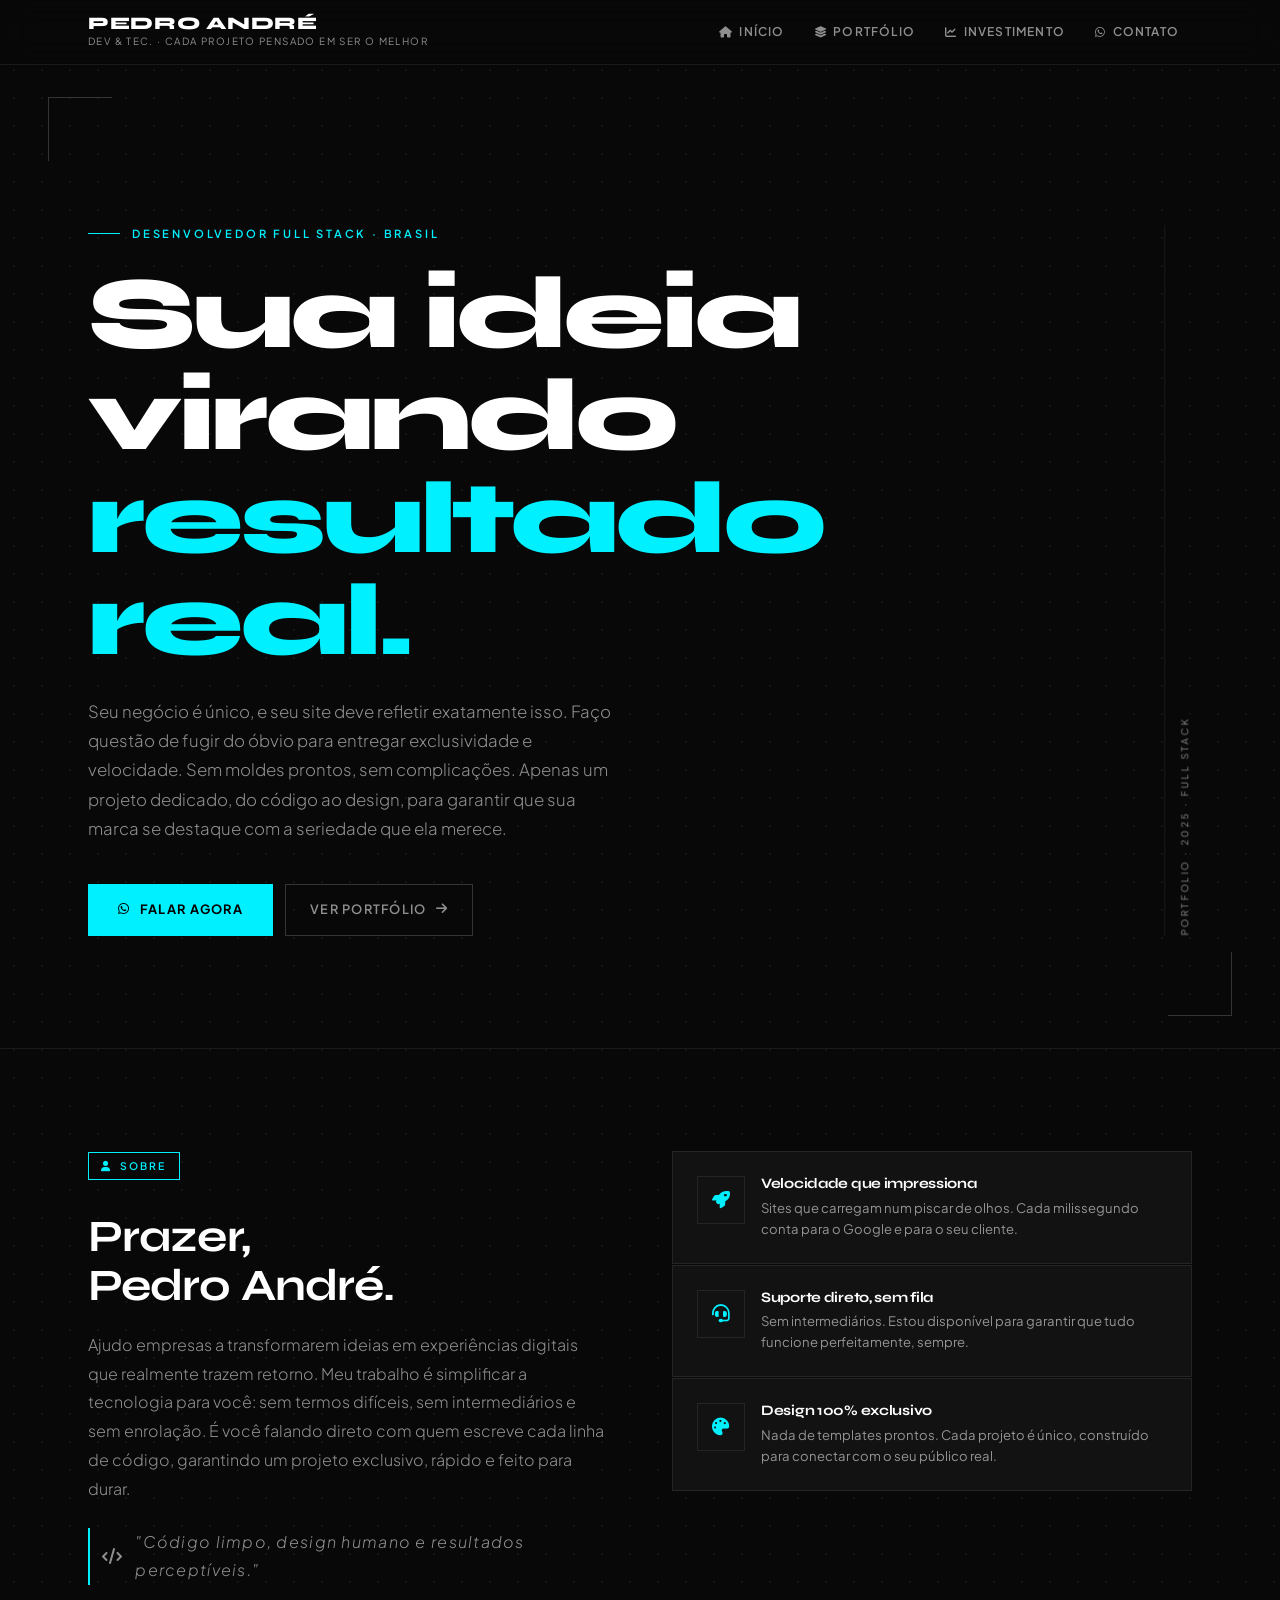
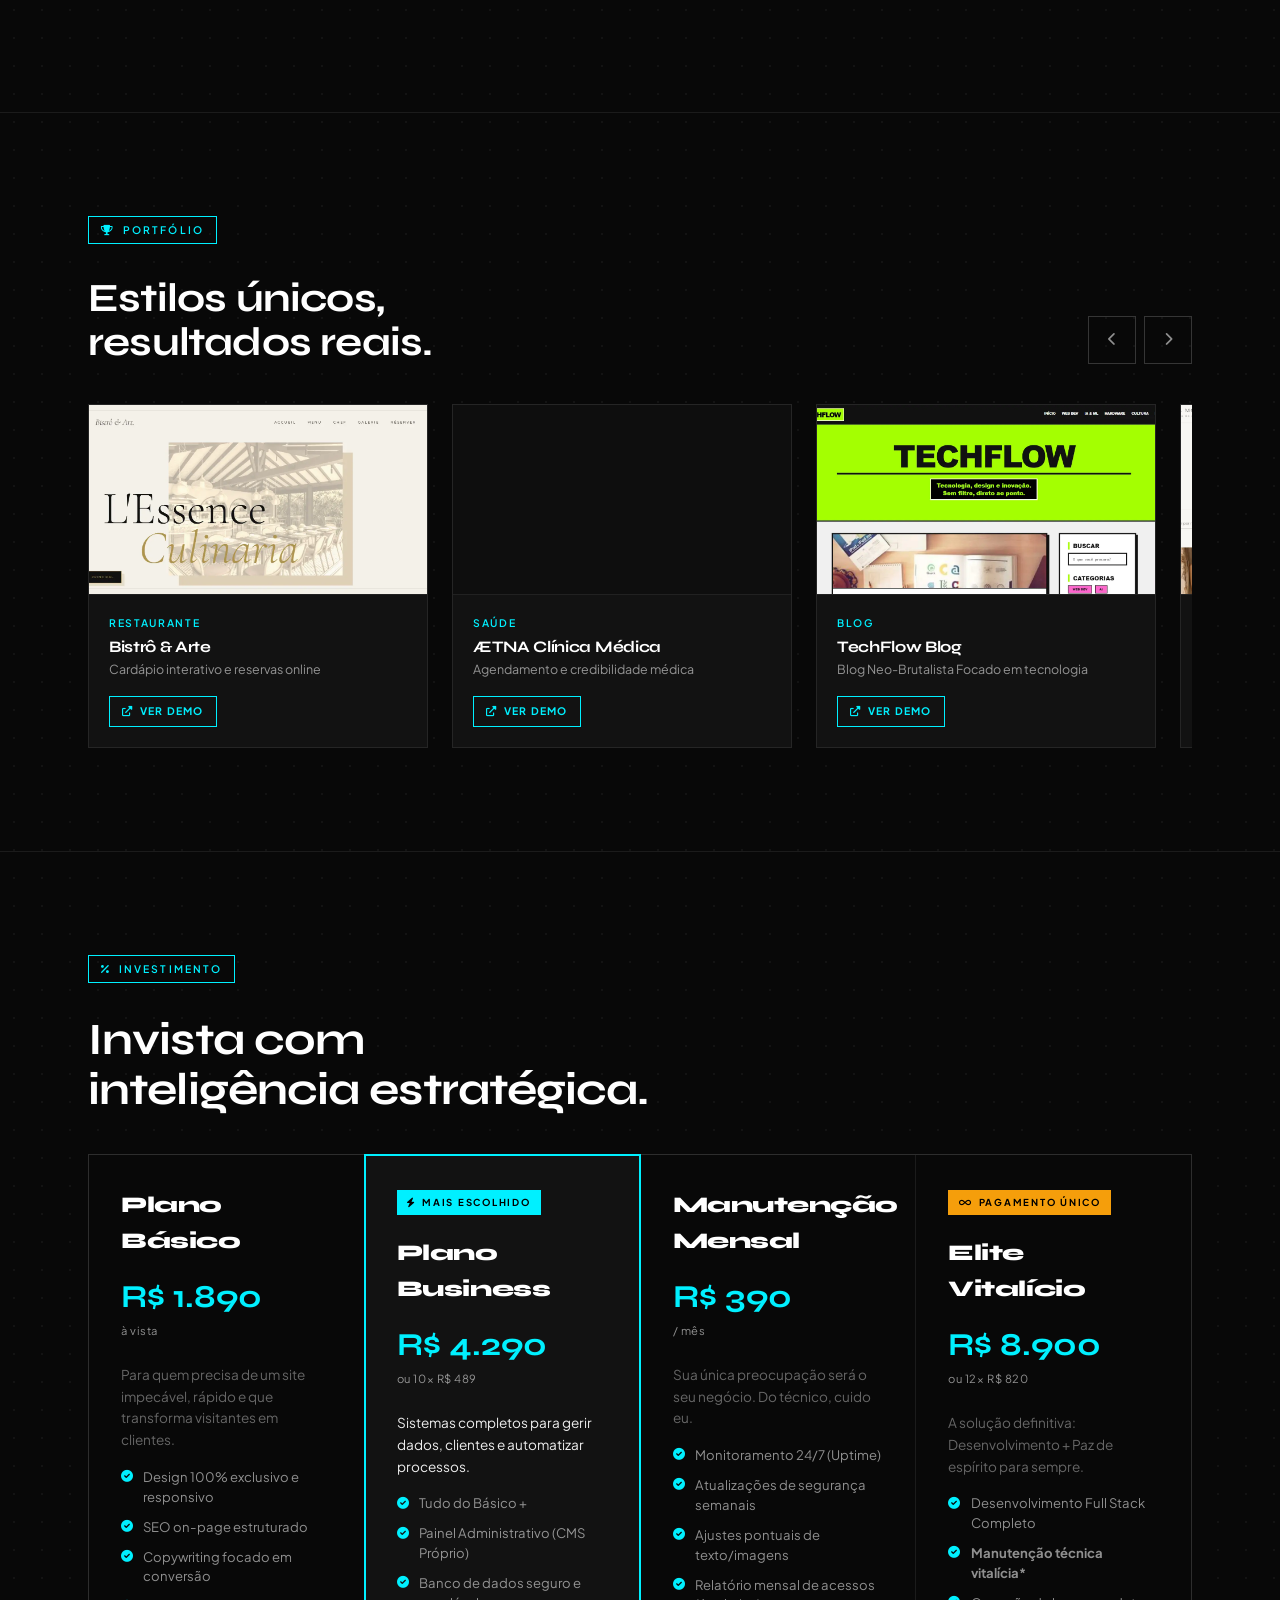
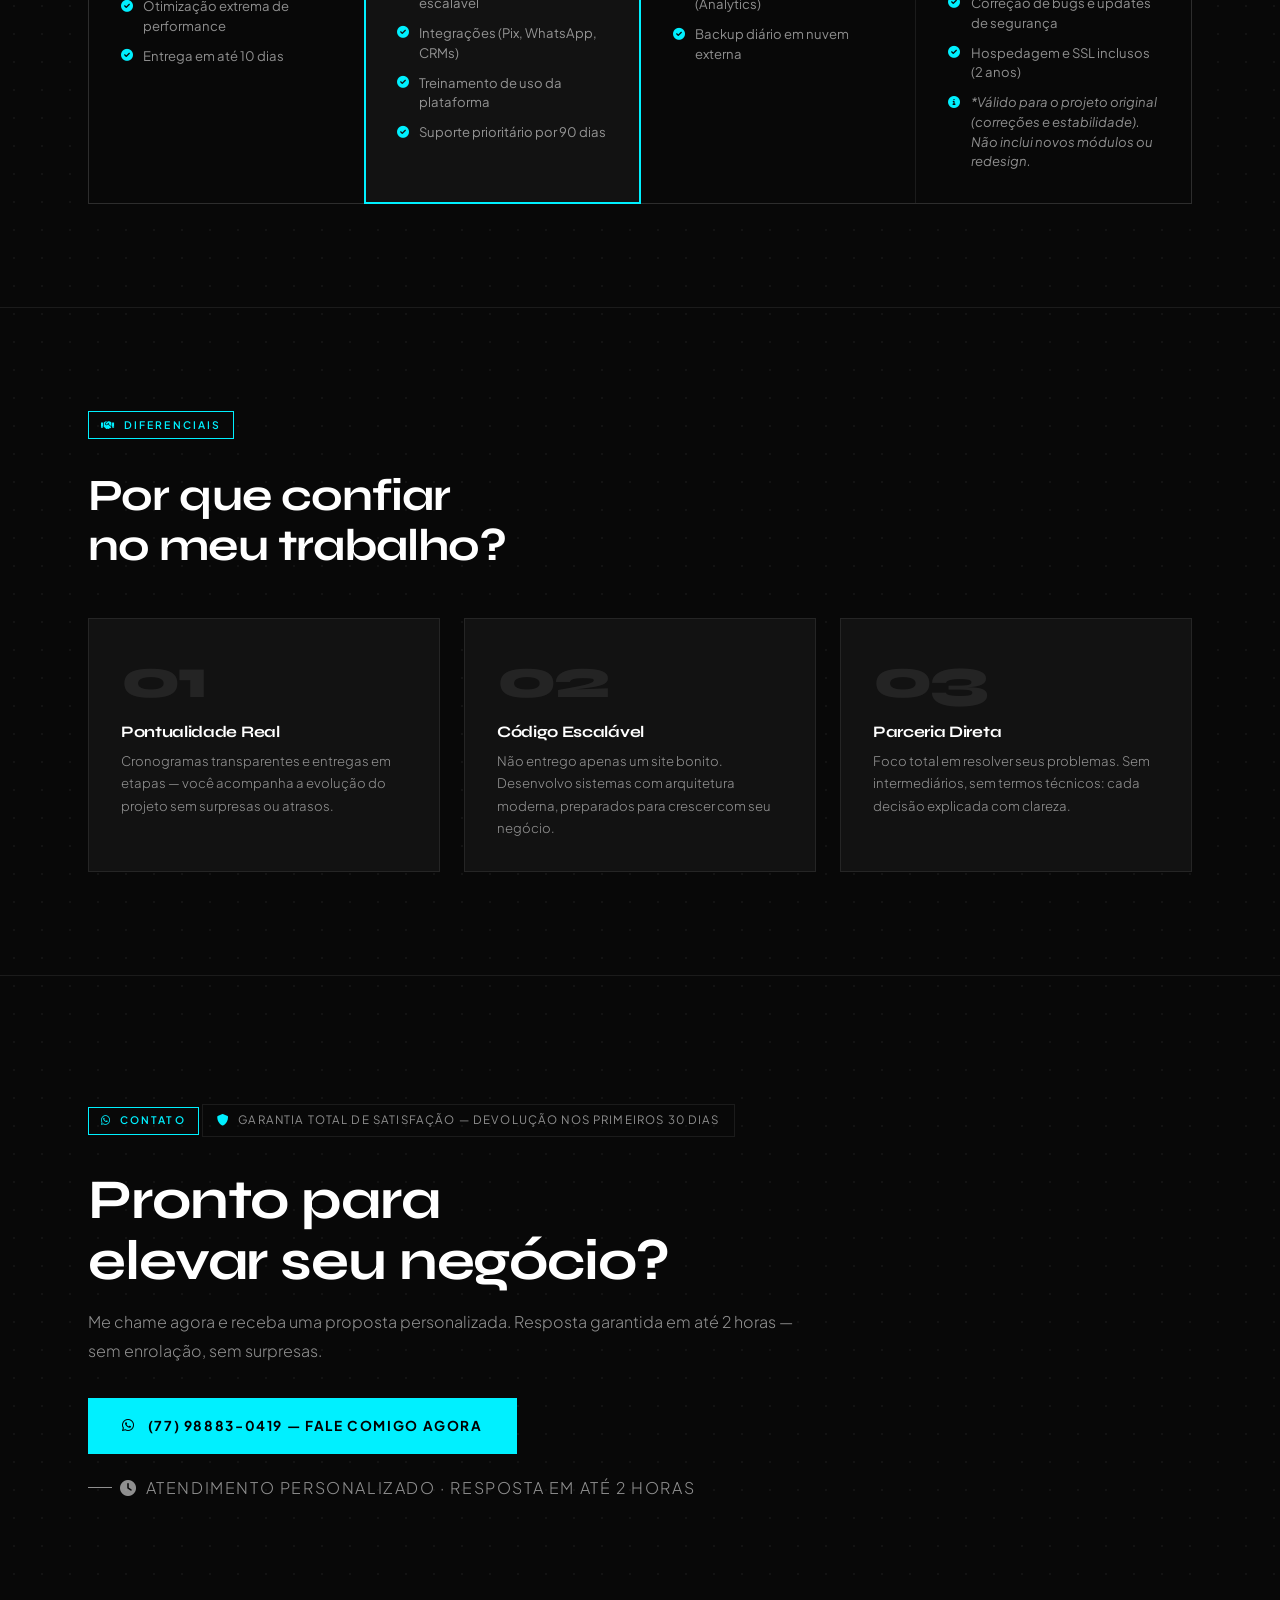
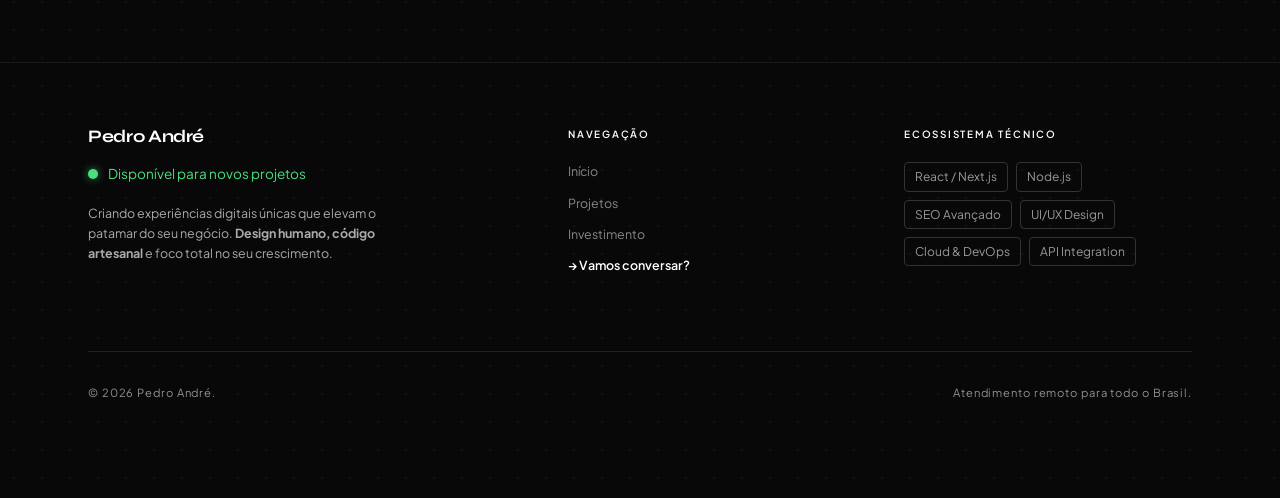
==== index.html @ 8797bb62 "Add files via upload" ====
<!DOCTYPE html>
<html lang="pt-br">
<head>
  <meta charset="UTF-8">
  <meta name="viewport" content="width=device-width, initial-scale=1.0, viewport-fit=cover">
  <meta name="description" content="Pedro André | Dev & Tec">
  <meta name="theme-color" content="#080808">
  <meta property="og:title" content="Pedro André | Dev & Tec">
  <meta property="og:description" content="Performance extrema e design sob medida para destacar sua marca no digital.">
  <title>Pedro André | Dev & Tec</title>

  <!-- Preconnect para fontes -->
  <link rel="preconnect" href="https://fonts.googleapis.com">
  <link rel="preconnect" href="https://fonts.gstatic.com" crossorigin>
  <link href="https://fonts.googleapis.com/css2?family=Syne:wght@700;800&family=Plus+Jakarta+Sans:wght@300;400;500;600&display=swap" rel="stylesheet">
  <link rel="stylesheet" href="https://cdnjs.cloudflare.com/ajax/libs/font-awesome/6.0.0-beta3/css/all.min.css" media="print" onload="this.media='all'">

  <style>
    /* --- Variáveis --- */
    :root {
      --bg:        #080808;
      --bg-2:      #0e0e0e;
      --surface:   #121212;
      --border:    rgba(255,255,255,0.08);
      --border-hi: rgba(255,255,255,0.18);
      --text:      #FFFFFF;
      --text-dim:  rgba(255,255,255,0.55);
      --accent:    #00F0FF;
      --accent-dim:rgba(0,240,255,0.12);
      --accent-glow:rgba(0,240,255,0.25);
      --purple:    #8B5CF6;
      --font-head: 'Syne', sans-serif;
      --font-body: 'Plus Jakarta Sans', sans-serif;
      --ease:      cubic-bezier(0.16, 1, 0.3, 1);
    }

    /* --- Reset e Base --- */
    *, *::before, *::after { box-sizing: border-box; margin: 0; padding: 0; }

    html {
      scroll-behavior: smooth;
      -webkit-text-size-adjust: 100%;
    }

    body {
      font-family: var(--font-body);
      background: var(--bg);
      color: var(--text);
      line-height: 1.6;
      min-height: 100dvh;
      overflow-x: hidden;
      background-image:
        radial-gradient(circle, rgba(255,255,255,0.045) 1px, transparent 1px);
      background-size: 28px 28px;
    }

    img { display: block; max-width: 100%; height: auto; }
    a { color: inherit; text-decoration: none; }
    ul { list-style: none; }
    button { cursor: pointer; border: none; background: none; font-family: inherit; }

    /* --- Tipografia ---*/
    h1, h2, h3, h4 { font-family: var(--font-head); line-height: 1.1; letter-spacing: -0.02em; }

    /* --- Layout Helpers --- */
    .container {
      width: min(100%, 1200px);
      margin-inline: auto;
      padding-inline: clamp(1.25rem, 5vw, 3rem);
    }

    .section-label {
      display: inline-flex;
      align-items: center;
      gap: .5rem;
      font-size: .65rem;
      font-weight: 600;
      letter-spacing: .2em;
      text-transform: uppercase;
      color: var(--accent);
      border: 1px solid var(--accent);
      padding: .3rem .75rem;
      margin-bottom: 2rem;
    }

    /* --- Animações --- */
    @keyframes fadeUp {
      from { opacity: 0; transform: translateY(32px); }
      to   { opacity: 1; transform: translateY(0); }
    }
    @keyframes pulseGlow {
      0%, 100% { box-shadow: 0 0 0 0 var(--accent-glow); }
      50%       { box-shadow: 0 0 24px 6px var(--accent-glow); }
    }
    @keyframes scanline {
      0%   { transform: translateY(-100%); }
      100% { transform: translateY(100vh); }
    }

    .fade-up {
      opacity: 0;
      animation: fadeUp .9s var(--ease) forwards;
    }
    .fade-up:nth-child(2) { animation-delay: .12s; }
    .fade-up:nth-child(3) { animation-delay: .24s; }

    /* --- Cabeçalho --- */
    .header {
      position: sticky;
      top: 0;
      z-index: 100;
      padding-top: env(safe-area-inset-top);
      background: rgba(8,8,8,0.88);
      backdrop-filter: blur(16px);
      -webkit-backdrop-filter: blur(16px);
      border-bottom: 1px solid var(--border);
    }

    .header-inner {
      display: flex;
      align-items: center;
      justify-content: space-between;
      height: 64px;
      gap: 1rem;
    }

    .logo h1 {
      font-size: clamp(.95rem, 2vw, 1.1rem);
      font-weight: 800;
      letter-spacing: .04em;
      text-transform: uppercase;
      color: var(--text);
    }
    .logo p {
      font-size: .62rem;
      color: var(--text-dim);
      letter-spacing: .14em;
      text-transform: uppercase;
    }

    /* --- Nav --- */
    .nav-links {
      display: flex;
      gap: .25rem;
      align-items: center;
    }
    .nav-links a {
      display: flex;
      align-items: center;
      gap: .4rem;
      font-size: .75rem;
      font-weight: 600;
      letter-spacing: .1em;
      text-transform: uppercase;
      color: var(--text-dim);
      padding: .5rem .75rem;
      border: 1px solid transparent;
      transition: color .2s, border-color .2s;
    }
    .nav-links a:hover {
      color: var(--accent);
      border-color: var(--accent);
    }
    .nav-links a i { font-size: .7rem; }

    /* Ícone Menu */
    .menu-toggle { display: none; }
    .menu-icon {
      display: none;
      flex-direction: column;
      gap: 5px;
      cursor: pointer;
      padding: .5rem;
      min-height: 48px;
      min-width: 48px;
      align-items: center;
      justify-content: center;
      border: 1px solid var(--border);
      transition: border-color .2s;
    }
    .menu-icon:hover { border-color: var(--accent); }
    .menu-icon .bar {
      width: 22px; height: 1.5px;
      background: var(--text);
      transition: transform .3s var(--ease), opacity .2s;
    }
    .menu-icon .fa-times { display: none; }
    .menu-icon .fa-bars { color: var(--text); font-size: 1rem; }

    @media (max-width: 768px) {
    .nav-links {
    display: none; 
    flex-direction: column;
    position: fixed;
    top: 64px; /* Altura do seu header */
    left: 0;
    right: 0;
    bottom: 0;
    height: calc(100vh - 64px);
    background-color: #080808 !important; 
    z-index: 999;
    padding: 2rem;
    gap: 1rem;
    align-items: flex-start;
    border-top: 1px solid var(--border);
    overflow-y: auto;
  }
  .menu-toggle:checked ~ .nav-links {
    display: flex !important;
  }
  .nav-links a {
    font-size: 1.1rem;
    padding: 1rem;
    width: 100%;
    border-bottom: 1px solid var(--border);
    color: var(--text);
    background: transparent;
  }
  .menu-icon {
    display: flex;
    z-index: 1001;
  }
}
    /* --- Hero --- */
    .hero {
      padding: clamp(5rem, 14vw, 10rem) 0 clamp(4rem, 10vw, 7rem);
      position: relative;
      overflow: hidden;
    }

    .hero-grid {
      display: grid;
      grid-template-columns: 1fr auto;
      gap: 2rem;
      align-items: start;
    }

    .hero-vertical-label {
      writing-mode: vertical-rl;
      text-orientation: mixed;
      transform: rotate(180deg);
      font-size: .6rem;
      letter-spacing: .25em;
      text-transform: uppercase;
      color: var(--text-dim);
      border-right: 1px solid var(--border);
      padding-right: .75rem;
      align-self: stretch;
      display: flex;
      align-items: center;
    }

    .hero-eyebrow {
      font-size: clamp(.6rem, 1.5vw, .7rem);
      letter-spacing: .25em;
      text-transform: uppercase;
      color: var(--accent);
      font-weight: 600;
      margin-bottom: 1.25rem;
      display: flex;
      align-items: center;
      gap: .75rem;
    }
    .hero-eyebrow::before {
      content: '';
      display: block;
      width: 32px;
      height: 1px;
      background: var(--accent);
    }

    .hero h2 {
      font-size: clamp(2.8rem, 8vw, 6.5rem);
      font-weight: 800;
      line-height: 1.0;
      letter-spacing: -.04em;
      margin-bottom: 1.5rem;
    }
    .hero h2 em {
      font-style: normal;
      color: var(--accent);
      position: relative;
    }

    .hero-sub {
      font-size: clamp(.9rem, 2.2vw, 1.05rem);
      color: var(--text-dim);
      max-width: 540px;
      line-height: 1.75;
      margin-bottom: 2.5rem;
      font-weight: 300;
    }

    .hero-cta {
      display: flex;
      gap: .75rem;
      flex-wrap: wrap;
    }

    .btn-primary {
      display: inline-flex;
      align-items: center;
      gap: .6rem;
      background: var(--accent);
      color: #000;
      font-weight: 700;
      font-size: .8rem;
      letter-spacing: .1em;
      text-transform: uppercase;
      padding: 0 1.75rem;
      height: 52px;
      border: 2px solid var(--accent);
      outline-offset: 4px;
      position: relative;
      overflow: hidden;
      transition: background .2s, color .2s, transform .15s;
    }
    .btn-primary::after {
      content: '';
      position: absolute;
      inset: 0;
      background: #000;
      transform: translateX(-101%);
      transition: transform .3s var(--ease);
    }
    .btn-primary:hover { color: var(--accent); }
    .btn-primary:hover::after { transform: translateX(0); }
    .btn-primary span { position: relative; z-index: 1; }
    .btn-primary i { position: relative; z-index: 1; }
    .btn-primary:active { transform: scale(.97); }

    .btn-ghost {
      display: inline-flex;
      align-items: center;
      gap: .6rem;
      border: 1px solid var(--border-hi);
      color: var(--text-dim);
      font-size: .8rem;
      font-weight: 600;
      letter-spacing: .1em;
      text-transform: uppercase;
      padding: 0 1.5rem;
      height: 52px;
      transition: border-color .2s, color .2s;
    }
    .btn-ghost:hover { border-color: var(--accent); color: var(--accent); }

    .hero-corner {
      position: absolute;
      width: 64px; height: 64px;
      border-color: var(--border-hi);
      border-style: solid;
      pointer-events: none;
    }
    .hero-corner--tl { top: 2rem; left: clamp(1.25rem, 5vw, 3rem); border-width: 1px 0 0 1px; }
    .hero-corner--br { bottom: 2rem; right: clamp(1.25rem, 5vw, 3rem); border-width: 0 1px 1px 0; }

    /* --- Sobre --- */
    .about-section {
      padding: clamp(4rem, 8vw, 7rem) 0;
      border-top: 1px solid var(--border);
    }

    .about-grid {
      display: grid;
      grid-template-columns: 1fr 1fr;
      gap: clamp(2rem, 5vw, 5rem);
      align-items: start;
    }

    .about-text h3 {
      font-size: clamp(1.75rem, 4vw, 2.8rem);
      margin-bottom: 1.25rem;
    }

    .about-text p {
      font-size: clamp(.88rem, 1.8vw, 1rem);
      color: var(--text-dim);
      line-height: 1.8;
      margin-bottom: 1.5rem;
      font-weight: 300;
    }

    .signature {
      display: inline-flex;
      align-items: center;
      gap: .75rem;
      font-size: .75rem;
      letter-spacing: .08em;
      color: var(--accent);
      border-left: 2px solid var(--accent);
      padding-left: .75rem;
      font-style: italic;
    }

    .differentials {
      display: flex;
      flex-direction: column;
      gap: 1px;
    }

    .diff-card {
      display: grid;
      grid-template-columns: 48px 1fr;
      gap: 1rem;
      padding: 1.5rem;
      border: 1px solid var(--border);
      background: var(--surface);
      transition: border-color .2s, background .2s;
      position: relative;
    }
    .diff-card::before {
      content: '';
      position: absolute;
      left: -2px; top: -2px;
      width: 0; height: 0;
      background: var(--accent);
      transition: width .25s var(--ease), height .25s var(--ease);
    }
    .diff-card:hover { border-color: var(--accent); background: var(--accent-dim); }
    .diff-card:hover::before { width: 4px; height: 100%; }

    .diff-icon {
      width: 48px; height: 48px;
      display: flex;
      align-items: center;
      justify-content: center;
      border: 1px solid var(--border);
      font-size: 1.1rem;
      color: var(--accent);
      flex-shrink: 0;
      transition: background .2s;
    }
    .diff-card:hover .diff-icon { background: var(--accent); color: #000; }

    .diff-card h4 {
      font-size: .9rem;
      font-weight: 700;
      margin-bottom: .3rem;
      font-family: var(--font-head);
    }
    .diff-card p { font-size: .82rem; color: var(--text-dim); line-height: 1.6; }

    @media (max-width: 768px) {
      .about-grid { grid-template-columns: 1fr; }
    }

    /* --- Carrosel de exemplos --- */
    .carousel-section {
      padding: clamp(4rem, 8vw, 7rem) 0;
      border-top: 1px solid var(--border);
    }

    .section-header {
      display: flex;
      align-items: flex-end;
      justify-content: space-between;
      margin-bottom: 2.5rem;
      gap: 1rem;
      flex-wrap: wrap;
    }

    .section-header h2 {
      font-size: clamp(1.5rem, 4vw, 2.5rem);
    }

    .carousel-nav {
      display: flex;
      gap: .5rem;
    }

    .carousel-btn {
      width: 48px; height: 48px;
      border: 1px solid var(--border-hi);
      display: flex;
      align-items: center;
      justify-content: center;
      color: var(--text-dim);
      font-size: .85rem;
      transition: border-color .2s, color .2s, background .2s;
      min-height: 48px;
    }
    .carousel-btn:hover {
      border-color: var(--accent);
      color: #000;
      background: var(--accent);
    }

    .carousel-wrapper { overflow: hidden; }

    .carousel-track {
      display: flex;
      gap: 1.5rem;
      transition: transform .45s cubic-bezier(0.16, 1, 0.3, 1);
      will-change: transform;
    }

    .carousel-card {
      flex: 0 0 clamp(240px, 32vw, 340px);
      border: 1px solid var(--border);
      background: var(--surface);
      cursor: pointer;
      position: relative;
      overflow: hidden;
      transition: border-color .2s, transform .2s var(--ease);
    }
    .carousel-card::after {
      content: '';
      position: absolute;
      inset: 0;
      background: linear-gradient(135deg, transparent 60%, var(--accent-dim));
      opacity: 0;
      transition: opacity .3s;
    }
    .carousel-card:hover { border-color: var(--accent); transform: translateY(-4px); }
    .carousel-card:hover::after { opacity: 1; }

    .card-thumb {
      aspect-ratio: 16/9;
      overflow: hidden;
      background: var(--bg-2);
      border-bottom: 1px solid var(--border);
    }
    .card-thumb img {
      width: 100%;
      height: 100%;
      object-fit: cover;
      transition: transform .5s var(--ease);
    }
    .carousel-card:hover .card-thumb img { transform: scale(1.04); }

    .card-body {
      padding: 1.25rem;
    }
    .card-body h3 {
      font-size: 1rem;
      margin-bottom: .25rem;
    }
    .card-domain {
      font-size: .65rem;
      letter-spacing: .16em;
      text-transform: uppercase;
      color: var(--accent);
      font-weight: 600;
      margin-bottom: .4rem;
    }
    .card-desc {
      font-size: .78rem;
      color: var(--text-dim);
    }
    .demo-tag {
      display: inline-flex;
      align-items: center;
      gap: .4rem;
      font-size: .65rem;
      letter-spacing: .12em;
      text-transform: uppercase;
      font-weight: 700;
      color: var(--accent);
      margin-top: 1rem;
      padding: .4rem .75rem;
      border: 1px solid var(--accent);
      transition: background .2s, color .2s;
    }
    .carousel-card:hover .demo-tag {
      background: var(--accent);
      color: #000;
    }

    /* --- Preços --- */
    .pricing {
      padding: clamp(4rem, 8vw, 7rem) 0;
      border-top: 1px solid var(--border);
    }

    .pricing-grid {
      display: grid;
      grid-template-columns: repeat(auto-fit, minmax(260px, 1fr));
      gap: 1px;
      border: 1px solid var(--border);
      background: var(--border);
    }

    .plan-card {
      background: var(--bg);
      padding: 2rem;
      position: relative;
      transition: background .2s;
    }
    .plan-card:hover { background: var(--surface); }

    .plan-card.popular {
      background: var(--surface);
      outline: 2px solid var(--accent);
      outline-offset: -1px;
      z-index: 1;
    }

    .badge {
      display: inline-flex;
      align-items: center;
      gap: .4rem;
      font-size: .6rem;
      letter-spacing: .18em;
      text-transform: uppercase;
      font-weight: 700;
      background: var(--accent);
      color: #000;
      padding: .3rem .65rem;
      margin-bottom: 1.25rem;
    }
    .badge-amber {
      background: #f59e0b;
      color: #000;
    }

    .plan-name {
      font-family: var(--font-head);
      font-size: clamp(1.1rem, 2.5vw, 1.4rem);
      font-weight: 800;
      margin-bottom: .75rem;
      letter-spacing: -.02em;
    }

    .plan-price {
      font-size: clamp(1.5rem, 3.5vw, 2rem);
      font-family: var(--font-head);
      font-weight: 700;
      color: var(--accent);
      margin-bottom: 1.5rem;
    }
    .plan-price small {
      font-size: .7rem;
      color: var(--text-dim);
      font-family: var(--font-body);
      font-weight: 400;
      display: block;
      letter-spacing: .05em;
    }

    .feature-list { display: flex; flex-direction: column; gap: .65rem; }
    .feature-list li {
      display: flex;
      align-items: flex-start;
      gap: .65rem;
      font-size: .82rem;
      color: var(--text-dim);
      line-height: 1.5;
    }
    .feature-list li i {
      color: var(--accent);
      font-size: .75rem;
      margin-top: .2rem;
      flex-shrink: 0;
    }

    /* --- Confiança --- */
    .trust-section {
      padding: clamp(4rem, 8vw, 7rem) 0;
      border-top: 1px solid var(--border);
    }

    .trust-grid {
      display: grid;
      grid-template-columns: repeat(auto-fit, minmax(260px, 1fr));
      gap: 1.5rem;
      margin-top: 3rem;
    }

    .trust-card {
      padding: 2rem;
      border: 1px solid var(--border);
      background: var(--surface);
      position: relative;
      overflow: hidden;
      transition: border-color .2s;
    }
    .trust-card:hover { border-color: var(--accent); }

    .trust-number {
      font-family: var(--font-head);
      font-size: 3.5rem;
      font-weight: 800;
      color: var(--border);
      line-height: 1;
      margin-bottom: 1rem;
      letter-spacing: -.05em;
      transition: color .2s;
    }
    .trust-card:hover .trust-number { color: var(--accent); }

    .trust-card h4 {
      font-size: 1rem;
      margin-bottom: .6rem;
    }
    .trust-card p {
      font-size: .82rem;
      color: var(--text-dim);
      line-height: 1.7;
      font-weight: 300;
    }

    /* --- Contato --- */
    .contact-section {
      padding: clamp(5rem, 10vw, 9rem) 0;
      border-top: 1px solid var(--border);
      padding-bottom: calc(clamp(5rem, 10vw, 9rem) + env(safe-area-inset-bottom));
    }

    .contact-inner {
      max-width: 720px;
    }

    .contact-inner h2 {
      font-size: clamp(2rem, 5vw, 3.5rem);
      margin-bottom: 1rem;
    }

    .contact-inner p {
      font-size: clamp(.88rem, 2vw, 1rem);
      color: var(--text-dim);
      margin-bottom: 2rem;
      font-weight: 300;
      line-height: 1.8;
    }

    .whatsapp-cta {
      display: inline-flex;
      align-items: center;
      gap: .75rem;
      background: var(--accent);
      color: #000;
      font-weight: 700;
      font-size: .85rem;
      letter-spacing: .12em;
      text-transform: uppercase;
      padding: 0 2rem;
      height: 56px;
      border: 2px solid var(--accent);
      position: relative;
      overflow: hidden;
      transition: color .25s;
      animation: pulseGlow 3s ease-in-out infinite;
    }
    .whatsapp-cta::after {
      content: '';
      position: absolute;
      inset: 0;
      background: #000;
      transform: translateX(-101%);
      transition: transform .3s var(--ease);
    }
    .whatsapp-cta:hover { color: var(--accent); animation: none; }
    .whatsapp-cta:hover::after { transform: translateX(0); }
    .whatsapp-cta span, .whatsapp-cta i { position: relative; z-index: 1; }

    .contact-meta {
      margin-top: 1.25rem;
      font-size: .72rem;
      color: var(--text-dim);
      letter-spacing: .1em;
      text-transform: uppercase;
      display: flex;
      align-items: center;
      gap: .5rem;
    }
    .contact-meta::before {
      content: '';
      display: block;
      width: 24px; height: 1px;
      background: var(--text-dim);
    }

    .guarantee-tag {
      display: inline-flex;
      align-items: center;
      gap: .5rem;
      font-size: .72rem;
      letter-spacing: .1em;
      text-transform: uppercase;
      color: var(--text-dim);
      border: 1px solid var(--border);
      padding: .4rem .9rem;
      margin-bottom: 2rem;
    }
    .guarantee-tag i { color: var(--accent); }

    /* --- Rodapé --- */
    footer {
      border-top: 1px solid var(--border);
      padding: clamp(2.5rem, 5vw, 4rem) 0;
      padding-bottom: calc(clamp(2.5rem, 5vw, 4rem) + env(safe-area-inset-bottom));
    }

    .footer-grid {
      display: grid;
      grid-template-columns: 1fr auto;
      gap: 2rem;
      align-items: start;
      margin-bottom: 2.5rem;
    }

    .footer-brand h3 {
      font-size: 1.1rem;
      margin-bottom: .4rem;
    }
    .footer-brand p {
      font-size: .78rem;
      color: var(--text-dim);
      max-width: 320px;
      line-height: 1.6;
    }

    .footer-links-grid {
      display: flex;
      gap: 3rem;
    }
    .footer-links-col p {
      font-size: .62rem;
      letter-spacing: .18em;
      text-transform: uppercase;
      color: var(--text-dim);
      font-weight: 600;
      margin-bottom: .75rem;
    }
    .footer-links-col a {
      display: block;
      font-size: .78rem;
      color: var(--text-dim);
      margin-bottom: .4rem;
      transition: color .15s;
    }
    .footer-links-col a:hover { color: var(--accent); }

    .footer-bottom {
      border-top: 1px solid var(--border);
      padding-top: 1.5rem;
      display: flex;
      align-items: center;
      justify-content: space-between;
      gap: 1rem;
      flex-wrap: wrap;
    }
    .footer-bottom p {
      font-size: .7rem;
      color: var(--text-dim);
      letter-spacing: .08em;
    }
    .footer-accent-line {
      width: 40px; height: 1px;
      background: var(--accent);
    }

    @media (max-width: 640px) {
      .footer-grid { grid-template-columns: 1fr; }
      .hero-grid { grid-template-columns: 1fr; }
      .hero-vertical-label { display: none; }
    }

    /* --- Scrollbar --- */
    ::-webkit-scrollbar { width: 4px; }
    ::-webkit-scrollbar-track { background: var(--bg); }
    ::-webkit-scrollbar-thumb { background: var(--border-hi); }
    ::-webkit-scrollbar-thumb:hover { background: var(--accent); }

    /* --- Seleção --- */
    ::selection { background: var(--accent); color: #000; }
  </style>
</head>
<body>
<!-- Cabeçalho -->
<header class="header">
  <div class="container header-inner">
    <div class="logo">
      <h1>Pedro André</h1>
      <p>Dev &amp; Tec. · Cada projeto pensado em ser o melhor</p>
    </div>
    <input type="checkbox" id="menu-toggle" class="menu-toggle" aria-label="Abrir menu">
    <label for="menu-toggle" class="menu-icon" aria-label="Menu de navegação">
      <i class="fas fa-bars" aria-hidden="true"></i>
      <i class="fas fa-times" aria-hidden="true"></i>
    </label>
    <ul class="nav-links" role="navigation" aria-label="Navegação principal">
      <li><a href="#inicio"><i class="fas fa-home" aria-hidden="true"></i> Início</a></li>
      <li><a href="#exemplos"><i class="fas fa-layer-group" aria-hidden="true"></i> Portfólio</a></li>
      <li><a href="#planos"><i class="fas fa-chart-line" aria-hidden="true"></i> Investimento</a></li>
      <li><a href="#contato"><i class="fab fa-whatsapp" aria-hidden="true"></i> Contato</a></li>
    </ul>
  </div>
</header>
<main>
  <!-- Hero -->
  <section id="inicio" class="hero" aria-labelledby="hero-heading">
    <div class="container">
      <div class="hero-grid">
        <div>
          <p class="hero-eyebrow fade-up">Desenvolvedor Full Stack · Brasil</p>
          <h2 id="hero-heading" class="fade-up">
            Sua ideia<br>
            virando<br>
            <em>resultado real.</em>
          </h2>
          <p class="hero-sub fade-up">Seu negócio é único, e seu site deve refletir exatamente isso.
          Faço questão de fugir do óbvio para entregar exclusividade e velocidade. Sem moldes prontos, sem complicações. Apenas um projeto dedicado, do código ao design, para garantir que sua marca se destaque com a seriedade que ela merece.</p>
          <div class="hero-cta fade-up">
            <a href="#contato" class="btn-primary">
              <i class="fab fa-whatsapp" aria-hidden="true"></i>
              <span>Falar agora</span>
            </a>
            <a href="#exemplos" class="btn-ghost">
              <span>Ver portfólio</span>
              <i class="fas fa-arrow-right" aria-hidden="true"></i>
            </a>
          </div>
        </div>
        <div class="hero-vertical-label" aria-hidden="true">
          Portfolio · 2025 · Full Stack
        </div>
      </div>
    </div>
    <div class="hero-corner hero-corner--tl" aria-hidden="true"></div>
    <div class="hero-corner hero-corner--br" aria-hidden="true"></div>
  </section>
  <!-- Sobre -->
  <section class="about-section" aria-labelledby="about-heading">
    <div class="container about-grid">
      <div class="about-text fade-up">
        <span class="section-label" aria-hidden="true"><i class="fas fa-user" aria-hidden="true"></i> Sobre</span>
        <h3 id="about-heading">Prazer,<br>Pedro André.</h3>
        <p>Ajudo empresas a transformarem ideias em experiências digitais que realmente trazem retorno. Meu trabalho é simplificar a tecnologia para você: sem termos difíceis, sem intermediários e sem enrolação. É você falando direto com quem escreve cada linha de código, garantindo um projeto exclusivo, rápido e feito para durar.</p>
        <p class="signature"><i class="fas fa-code" aria-hidden="true"></i> "Código limpo, design humano e resultados perceptíveis."</p>
      </div>
      <div class="differentials" role="list">
        <article class="diff-card fade-up" role="listitem">
          <div class="diff-icon" aria-hidden="true"><i class="fas fa-rocket"></i></div>
          <div>
            <h4>Velocidade que impressiona</h4>
            <p>Sites que carregam num piscar de olhos. Cada milissegundo conta para o Google e para o seu cliente.</p>
          </div>
        </article>
        <article class="diff-card fade-up" role="listitem">
          <div class="diff-icon" aria-hidden="true"><i class="fas fa-headset"></i></div>
          <div>
            <h4>Suporte direto, sem fila</h4>
            <p>Sem intermediários. Estou disponível para garantir que tudo funcione perfeitamente, sempre.</p>
          </div>
        </article>
        <article class="diff-card fade-up" role="listitem">
          <div class="diff-icon" aria-hidden="true"><i class="fas fa-palette"></i></div>
          <div>
            <h4>Design 100% exclusivo</h4>
            <p>Nada de templates prontos. Cada projeto é único, construído para conectar com o seu público real.</p>
          </div>
        </article>
      </div>
    </div>
  </section>
  <!-- Carrossel de Exemplos -->
  <section id="exemplos" class="carousel-section" aria-labelledby="portfolio-heading">
    <div class="container">
      <div class="section-header">
        <div>
          <span class="section-label"><i class="fas fa-trophy" aria-hidden="true"></i> Portfólio</span>
          <h2 id="portfolio-heading">Estilos únicos,<br>resultados reais.</h2>
        </div>
        <div class="carousel-nav" role="group" aria-label="Controles do carrossel">
          <button class="carousel-btn" id="prevBtn" aria-label="Projeto anterior">
            <i class="fas fa-chevron-left" aria-hidden="true"></i>
          </button>
          <button class="carousel-btn" id="nextBtn" aria-label="Próximo projeto">
            <i class="fas fa-chevron-right" aria-hidden="true"></i>
          </button>
        </div>
      </div>
      <div class="carousel-wrapper">
        <div class="carousel-track" id="carouselTrack" role="list"></div>
      </div>
    </div>
  </section>
  <!-- Preços -->
  <section id="planos" class="pricing" aria-labelledby="pricing-heading">
    <div class="container">
      <span class="section-label"><i class="fas fa-percent" aria-hidden="true"></i> Investimento</span>
      <h2 id="pricing-heading" style="font-size: clamp(1.75rem, 4vw, 2.8rem); margin-bottom: 2.5rem;">Invista com<br>inteligência estratégica.</h2>
      
      <div class="pricing-grid" role="list">
        <article class="plan-card" role="listitem">
          <div class="plan-name">Plano Básico</div>
          <div class="plan-price">R$ 1.890 <small>à vista</small></div>
          <p style="font-size: 0.85rem; color: #666; margin-bottom: 1rem;">Para quem precisa de um site impecável, rápido e que transforma visitantes em clientes.</p>
          <ul class="feature-list" aria-label="Recursos do plano Front-end">
            <li><i class="fas fa-check-circle" aria-hidden="true"></i> Design 100% exclusivo e responsivo</li>
            <li><i class="fas fa-check-circle" aria-hidden="true"></i> SEO on-page estruturado</li>
            <li><i class="fas fa-check-circle" aria-hidden="true"></i> Copywriting focado em conversão</li>
            <li><i class="fas fa-check-circle" aria-hidden="true"></i> Otimização extrema de performance</li>
            <li><i class="fas fa-check-circle" aria-hidden="true"></i> Entrega em até 10 dias</li>
          </ul>
        </article>

        <article class="plan-card popular" role="listitem" aria-label="Plano mais escolhido">
          <div class="badge"><i class="fas fa-bolt" aria-hidden="true"></i> Mais Escolhido</div>
          <div class="plan-name">Plano Business</div>
          <div class="plan-price">R$ 4.290 <small>ou 10× R$ 489</small></div>
          <p style="font-size: 0.85rem; color: #eee; margin-bottom: 1rem;">Sistemas completos para gerir dados, clientes e automatizar processos.</p>
          <ul class="feature-list" aria-label="Recursos do plano Full Stack">
            <li><i class="fas fa-check-circle" aria-hidden="true"></i> Tudo do Básico +</li>
            <li><i class="fas fa-check-circle" aria-hidden="true"></i> Painel Administrativo (CMS Próprio)</li>
            <li><i class="fas fa-check-circle" aria-hidden="true"></i> Banco de dados seguro e escalável</li>
            <li><i class="fas fa-check-circle" aria-hidden="true"></i> Integrações (Pix, WhatsApp, CRMs)</li>
            <li><i class="fas fa-check-circle" aria-hidden="true"></i> Treinamento de uso da plataforma</li>
            <li><i class="fas fa-check-circle" aria-hidden="true"></i> Suporte prioritário por 90 dias</li>
          </ul>
        </article>

        <article class="plan-card" role="listitem">
          <div class="plan-name">Manutenção Mensal</div>
          <div class="plan-price">R$ 390 <small>/ mês</small></div>
          <p style="font-size: 0.85rem; color: #666; margin-bottom: 1rem;">Sua única preocupação será o seu negócio. Do técnico, cuido eu.</p>
          <ul class="feature-list" aria-label="Recursos do plano de Manutenção">
            <li><i class="fas fa-check-circle" aria-hidden="true"></i> Monitoramento 24/7 (Uptime)</li>
            <li><i class="fas fa-check-circle" aria-hidden="true"></i> Atualizações de segurança semanais</li>
            <li><i class="fas fa-check-circle" aria-hidden="true"></i> Ajustes pontuais de texto/imagens</li>
            <li><i class="fas fa-check-circle" aria-hidden="true"></i> Relatório mensal de acessos (Analytics)</li>
            <li><i class="fas fa-check-circle" aria-hidden="true"></i> Backup diário em nuvem externa</li>
          </ul>
        </article>

        <article class="plan-card" role="listitem">
          <div class="badge badge-amber"><i class="fas fa-infinity" aria-hidden="true"></i> Pagamento Único</div>
          <div class="plan-name">Elite Vitalício</div>
          <div class="plan-price">R$ 8.900 <small>ou 12× R$ 820</small></div>
          <p style="font-size: 0.85rem; color: #666; margin-bottom: 1rem;">A solução definitiva: Desenvolvimento + Paz de espírito para sempre.</p>
          <ul class="feature-list" aria-label="Recursos do plano Vitalício">
            <li><i class="fas fa-check-circle" aria-hidden="true"></i> Desenvolvimento Full Stack Completo</li>
            <li><i class="fas fa-check-circle" aria-hidden="true"></i> <strong>Manutenção técnica vitalícia*</strong></li>
            <li><i class="fas fa-check-circle" aria-hidden="true"></i> Correção de bugs e updates de segurança</li>
            <li><i class="fas fa-check-circle" aria-hidden="true"></i> Hospedagem e SSL inclusos (2 anos)</li>
            <li><i class="fas fa-info-circle" aria-hidden="true"></i> <em>*Válido para o projeto original (correções e estabilidade). Não inclui novos módulos ou redesign.</em></li>
          </ul>
        </article>
      </div>
    </div>
</section>
  <!-- Confiança -->
  <section class="trust-section" aria-labelledby="trust-heading">
    <div class="container">
      <span class="section-label"><i class="fas fa-handshake" aria-hidden="true"></i> Diferenciais</span>
      <h2 id="trust-heading" style="font-size: clamp(1.75rem, 4vw, 2.8rem);">Por que confiar<br>no meu trabalho?</h2>
      <div class="trust-grid" role="list">
        <article class="trust-card" role="listitem">
          <div class="trust-number" aria-hidden="true">01</div>
          <h4>Pontualidade Real</h4>
          <p>Cronogramas transparentes e entregas em etapas — você acompanha a evolução do projeto sem surpresas ou atrasos.</p>
        </article>
        <article class="trust-card" role="listitem">
          <div class="trust-number" aria-hidden="true">02</div>
          <h4>Código Escalável</h4>
          <p>Não entrego apenas um site bonito. Desenvolvo sistemas com arquitetura moderna, preparados para crescer com seu negócio.</p>
        </article>
        <article class="trust-card" role="listitem">
          <div class="trust-number" aria-hidden="true">03</div>
          <h4>Parceria Direta</h4>
          <p>Foco total em resolver seus problemas. Sem intermediários, sem termos técnicos: cada decisão explicada com clareza.</p>
        </article>
      </div>
    </div>
  </section>
  <!-- Contato -->
  <section id="contato" class="contact-section" aria-labelledby="contact-heading">
    <div class="container">
      <div class="contact-inner">
        <span class="section-label"><i class="fab fa-whatsapp" aria-hidden="true"></i> Contato</span>
        <div class="guarantee-tag">
          <i class="fas fa-shield-alt" aria-hidden="true"></i>
          Garantia total de satisfação — devolução nos primeiros 30 dias
        </div>
        <h2 id="contact-heading">Pronto para<br>elevar seu negócio?</h2>
        <p>Me chame agora e receba uma proposta personalizada. Resposta garantida em até 2 horas — sem enrolação, sem surpresas.</p>
        <a
          href="https://wa.me/5577988830419?text=Ol%C3%A1%20Pedro%2C%20vi%20seu%20portf%C3%B3lio%20e%20quero%20elevar%20meu%20projeto!"
          class="whatsapp-cta"
          target="_blank"
          rel="noopener noreferrer"
          aria-label="Entrar em contato via WhatsApp"
        >
          <i class="fab fa-whatsapp" aria-hidden="true"></i>
          <span>(77) 98883-0419 — Fale comigo agora</span>
        </a>
        <p class="contact-meta">
          <i class="fas fa-clock" aria-hidden="true"></i>
          Atendimento personalizado · Resposta em até 2 horas
        </p>
      </div>
    </div>
  </section>
</main>
<!-- Rodapé -->
<footer>
  <div class="container">
    <div class="footer-grid" style="display: grid; grid-template-columns: 1.5fr 1fr 1fr; gap: 3rem; align-items: start;">
      
      <div class="footer-brand">
        <h3 style="margin-bottom: 1rem; color: #fff;">Pedro André</h3>
        
        <div class="status-badge" style="font-size: 0.85rem; color: #4ade80; display: flex; align-items: center; gap: 0.6rem; margin-bottom: 1.2rem;">
          <span style="height: 10px; width: 10px; background: #4ade80; border-radius: 50%; display: inline-block; box-shadow: 0 0 8px rgba(74, 222, 128, 0.6);"></span>
          Disponível para novos projetos
        </div>
        
        <p style="line-height: 1.6; color: #aaa;">
          Criando experiências digitais únicas que elevam o patamar do seu negócio. 
          <strong>Design humano, código artesanal</strong> e foco total no seu crescimento.
        </p>
      </div>

      <div class="footer-links-col">
        <p style="font-weight: 600; color: #fff; margin-bottom: 1.2rem;">Navegação</p>
        <ul style="list-style: none; padding: 0;">
          <li style="margin-bottom: 0.7rem;"><a href="#inicio" style="color: #888; text-decoration: none;">Início</a></li>
          <li style="margin-bottom: 0.7rem;"><a href="#exemplos" style="color: #888; text-decoration: none;">Projetos</a></li>
          <li style="margin-bottom: 0.7rem;"><a href="#planos" style="color: #888; text-decoration: none;">Investimento</a></li>
          <li style="margin-bottom: 0.7rem;"><a href="#contato" style="color: #888; text-decoration: none; font-weight: 600; color: #fff;">→ Vamos conversar?</a></li>
        </ul>
      </div>

      <div class="footer-links-col">
        <p style="font-weight: 600; color: #fff; margin-bottom: 1.2rem;">Ecossistema Técnico</p>
        <div style="display: flex; flex-wrap: wrap; gap: 0.5rem;">
          <span style="font-size: 0.75rem; padding: 4px 10px; border: 1px solid #333; border-radius: 4px; color: #999;">React / Next.js</span>
          <span style="font-size: 0.75rem; padding: 4px 10px; border: 1px solid #333; border-radius: 4px; color: #999;">Node.js</span>
          <span style="font-size: 0.75rem; padding: 4px 10px; border: 1px solid #333; border-radius: 4px; color: #999;">SEO Avançado</span>
          <span style="font-size: 0.75rem; padding: 4px 10px; border: 1px solid #333; border-radius: 4px; color: #999;">UI/UX Design</span>
          <span style="font-size: 0.75rem; padding: 4px 10px; border: 1px solid #333; border-radius: 4px; color: #999;">Cloud & DevOps</span>
          <span style="font-size: 0.75rem; padding: 4px 10px; border: 1px solid #333; border-radius: 4px; color: #999;">API Integration</span>
        </div>
      </div>
    </div>

    <div class="footer-bottom" style="margin-top: 4rem; padding: 2rem 0; border-top: 1px solid #222; display: flex; justify-content: space-between; align-items: center; color: #666; font-size: 0.85rem;">
      <p>© 2026 Pedro André.</p>
      <p>Atendimento remoto para todo o Brasil.</p>
    </div>
  </div>
</footer>
<script>
  /* ─── Carrossel ─── */
  const projects = [
    { title: "Bistrô & Arte",     domain: "Restaurante", desc: "Cardápio interativo e reservas online",   thumb: "prints/bistro_print.webp",    url: "projetos/bistro.html" },
    { title: "ÆTNA Clínica Médica",   domain: "Saúde",       desc: "Agendamento e credibilidade médica",      thumb: "prints/medvida_print.webp",   url: "projetos/medvida.html" },
    { title: "TechFlow Blog",  domain: "Blog",        desc: "Blog Neo-Brutalista Focado em tecnologia",     thumb: "prints/techflow_print.webp",  url: "projetos/techflow.html" },
    { title: "Mia Moda",          domain: "E-commerce",  desc: "Vitrine digital e carrinho optimizado",   thumb: "prints/miamoda_print.webp",   url: "projetos/miamoda.html" },
    { title: "Arquivo Visual",    domain: "Fotografia",  desc: "Galeria responsiva de alto impacto",      thumb: "prints/arquivo_print.webp",   url: "projetos/arquivo.html" },
    { title: "Trip World",        domain: "Viagens",     desc: "Pacotes imersivos com experiência única", thumb: "prints/tripworld_print.webp", url: "projetos/tripworld.html" }
  ];

  const track = document.getElementById('carouselTrack');
  let currentIndex = 0;
  let cardElements = [];
  let slidesPerView = 3;

  function updateSlidesPerView() {
    if (window.innerWidth <= 640)  slidesPerView = 1.1;
    else if (window.innerWidth <= 1024) slidesPerView = 2.2;
    else slidesPerView = 3.2;
  }

  function getCardWidth() {
    if (!cardElements.length) return 280;
    const gap = parseFloat(getComputedStyle(track).gap) || 24;
    return cardElements[0].offsetWidth + gap;
  }

  function buildCarousel() {
    track.innerHTML = '';
    cardElements = [];
    projects.forEach(proj => {
      const card = document.createElement('article');
      card.className = 'carousel-card';
      card.setAttribute('role', 'listitem');
      card.setAttribute('tabindex', '0');
      card.setAttribute('aria-label', `${proj.title} — ${proj.domain}`);

      const thumb = document.createElement('div');
      thumb.className = 'card-thumb';
      const img = document.createElement('img');
      img.src = proj.thumb;
      img.alt = `Screenshot do projeto ${proj.title}`;
      img.loading = 'lazy';
      img.onerror = () => {
        img.src = `https://placehold.co/400x225/0e0e0e/00F0FF?text=${encodeURIComponent(proj.title)}`;
      };
      thumb.appendChild(img);

      const body = document.createElement('div');
      body.className = 'card-body';
      body.innerHTML = `
        <div class="card-domain">${proj.domain}</div>
        <h3>${proj.title}</h3>
        <p class="card-desc">${proj.desc}</p>
        <span class="demo-tag"><i class="fas fa-external-link-alt" aria-hidden="true"></i> Ver demo</span>
      `;

      card.appendChild(thumb);
      card.appendChild(body);

      const openProject = () => window.open(proj.url, '_blank', 'noopener,noreferrer');
      card.addEventListener('click', openProject);
      card.addEventListener('keydown', e => { if (e.key === 'Enter' || e.key === ' ') openProject(); });

      track.appendChild(card);
      cardElements.push(card);
    });
  }

  function updatePosition(animate = true) {
    if (!cardElements.length) return;
    const cw = getCardWidth();
    const maxIndex = Math.max(0, projects.length - Math.floor(slidesPerView));
    currentIndex = Math.max(0, Math.min(currentIndex, maxIndex));
    track.style.transition = animate ? 'transform .45s cubic-bezier(0.16,1,0.3,1)' : 'none';
    track.style.transform = `translateX(-${currentIndex * cw}px)`;
  }

  document.getElementById('nextBtn').addEventListener('click', () => {
    const max = Math.max(0, projects.length - Math.floor(slidesPerView));
    currentIndex = currentIndex < max ? currentIndex + 1 : 0;
    updatePosition(true);
  });

  document.getElementById('prevBtn').addEventListener('click', () => {
    const max = Math.max(0, projects.length - Math.floor(slidesPerView));
    currentIndex = currentIndex > 0 ? currentIndex - 1 : max;
    updatePosition(true);
  });

  window.addEventListener('resize', () => { updateSlidesPerView(); updatePosition(false); }, { passive: true });

  buildCarousel();
  updateSlidesPerView();
  requestAnimationFrame(() => updatePosition(false));

  const menuToggle = document.getElementById('menu-toggle');
  document.querySelectorAll('a[href^="#"]').forEach(a => {
    a.addEventListener('click', e => {
      const id = a.getAttribute('href');
      if (id && id !== '#') {
        e.preventDefault();
        const el = document.querySelector(id);
        if (el) el.scrollIntoView({ behavior: 'smooth' });
        if (menuToggle && menuToggle.checked) menuToggle.checked = false;
      }
    });
  });

  // Fecha o menu automaticamente ao redimensionar para desktop
  window.addEventListener('resize', () => {
    if (window.innerWidth > 768 && menuToggle && menuToggle.checked) {
      menuToggle.checked = false;
    }
  });

  const fadeEls = document.querySelectorAll('.fade-up');
  const io = new IntersectionObserver(entries => {
    entries.forEach(e => {
      if (e.isIntersecting) {
        e.target.style.animationPlayState = 'running';
        io.unobserve(e.target);
      }
    });
  }, { threshold: 0.1 });

  fadeEls.forEach(el => {
    el.style.animationPlayState = 'paused';
    io.observe(el);
  });
</script>
</body>
</html>
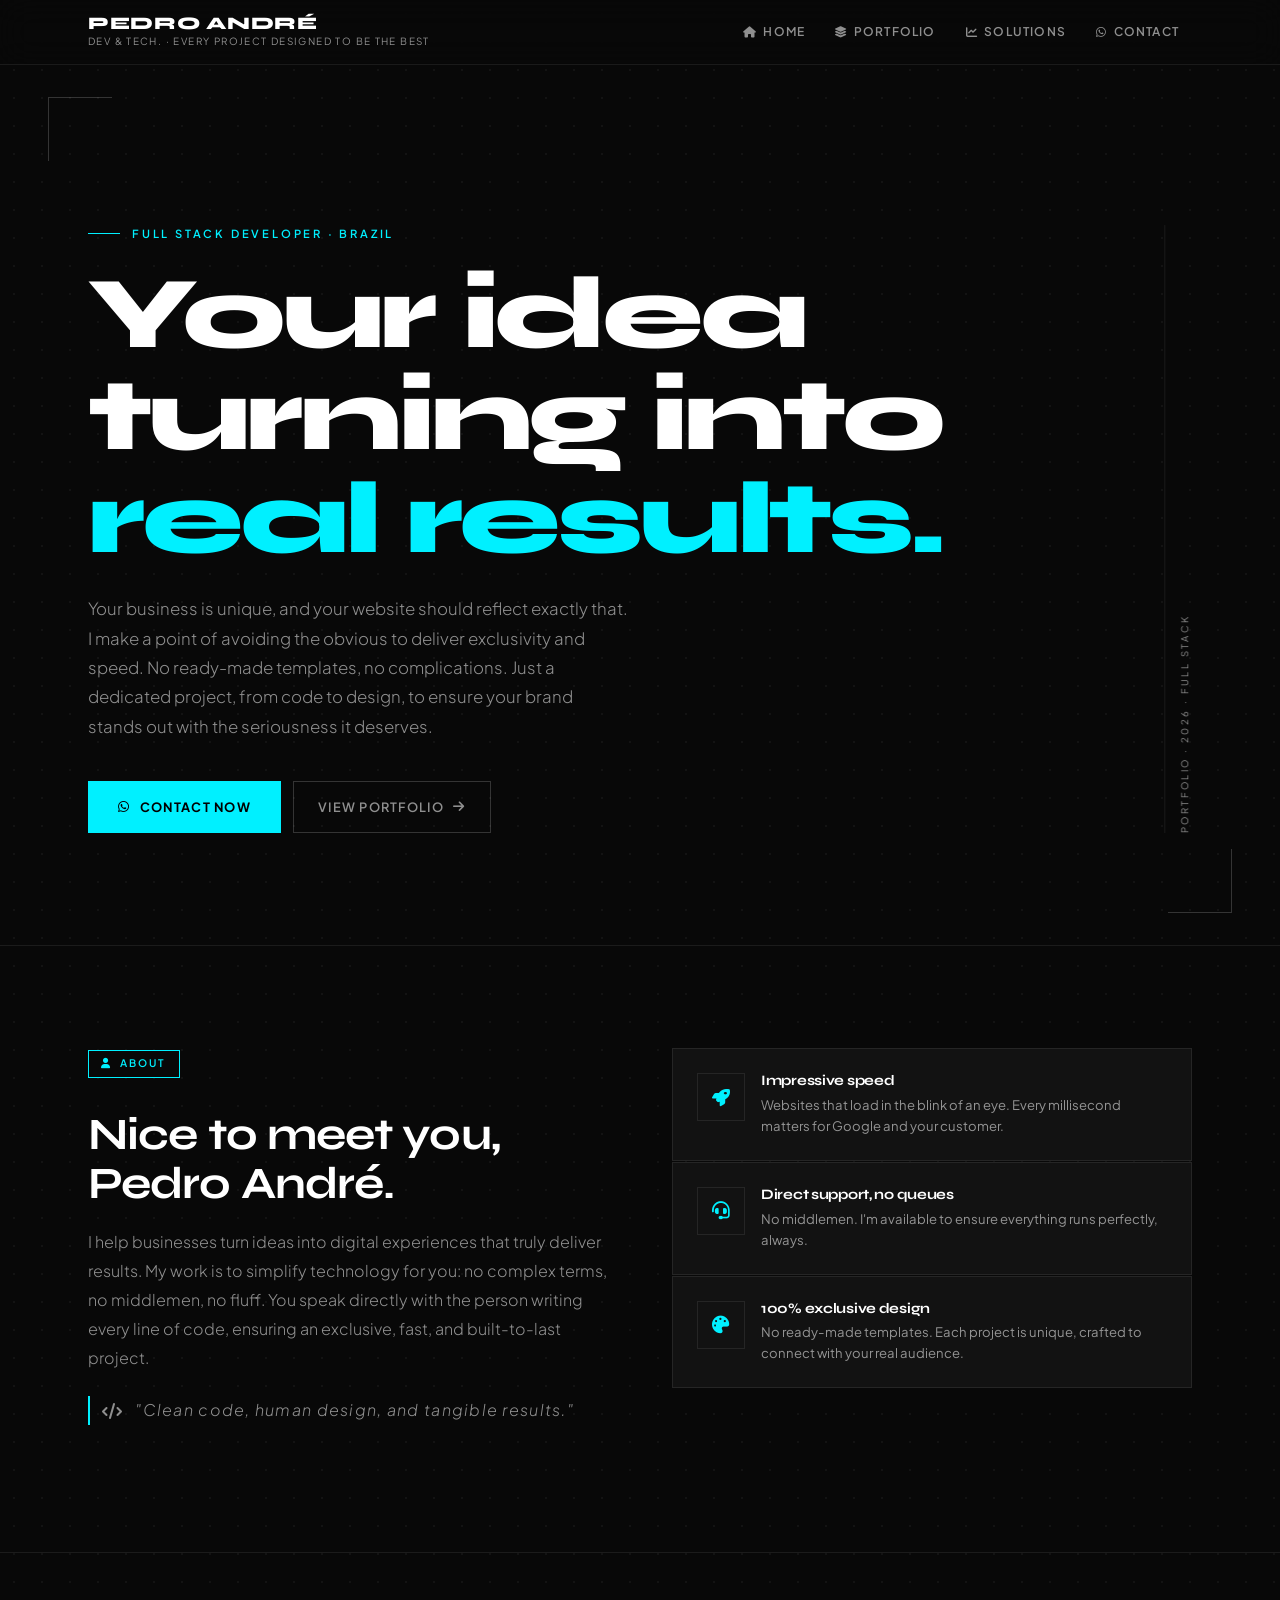
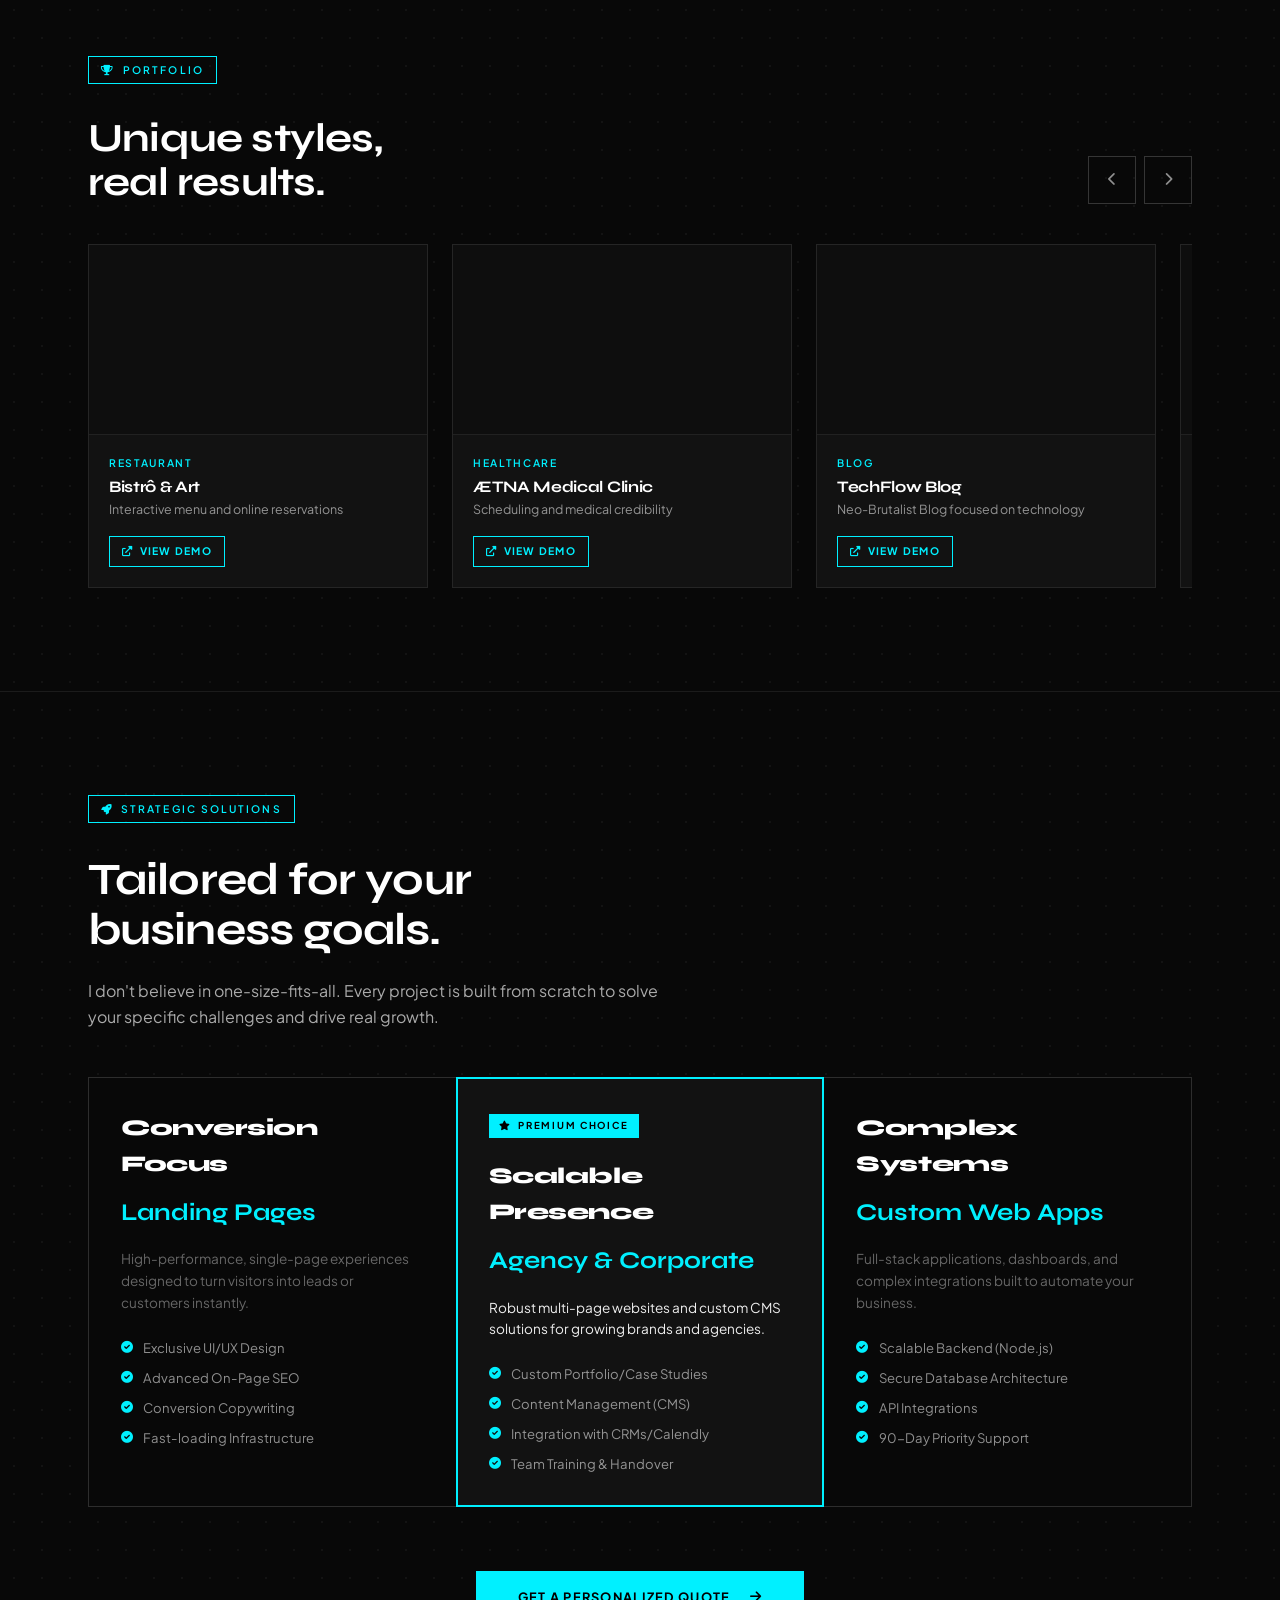
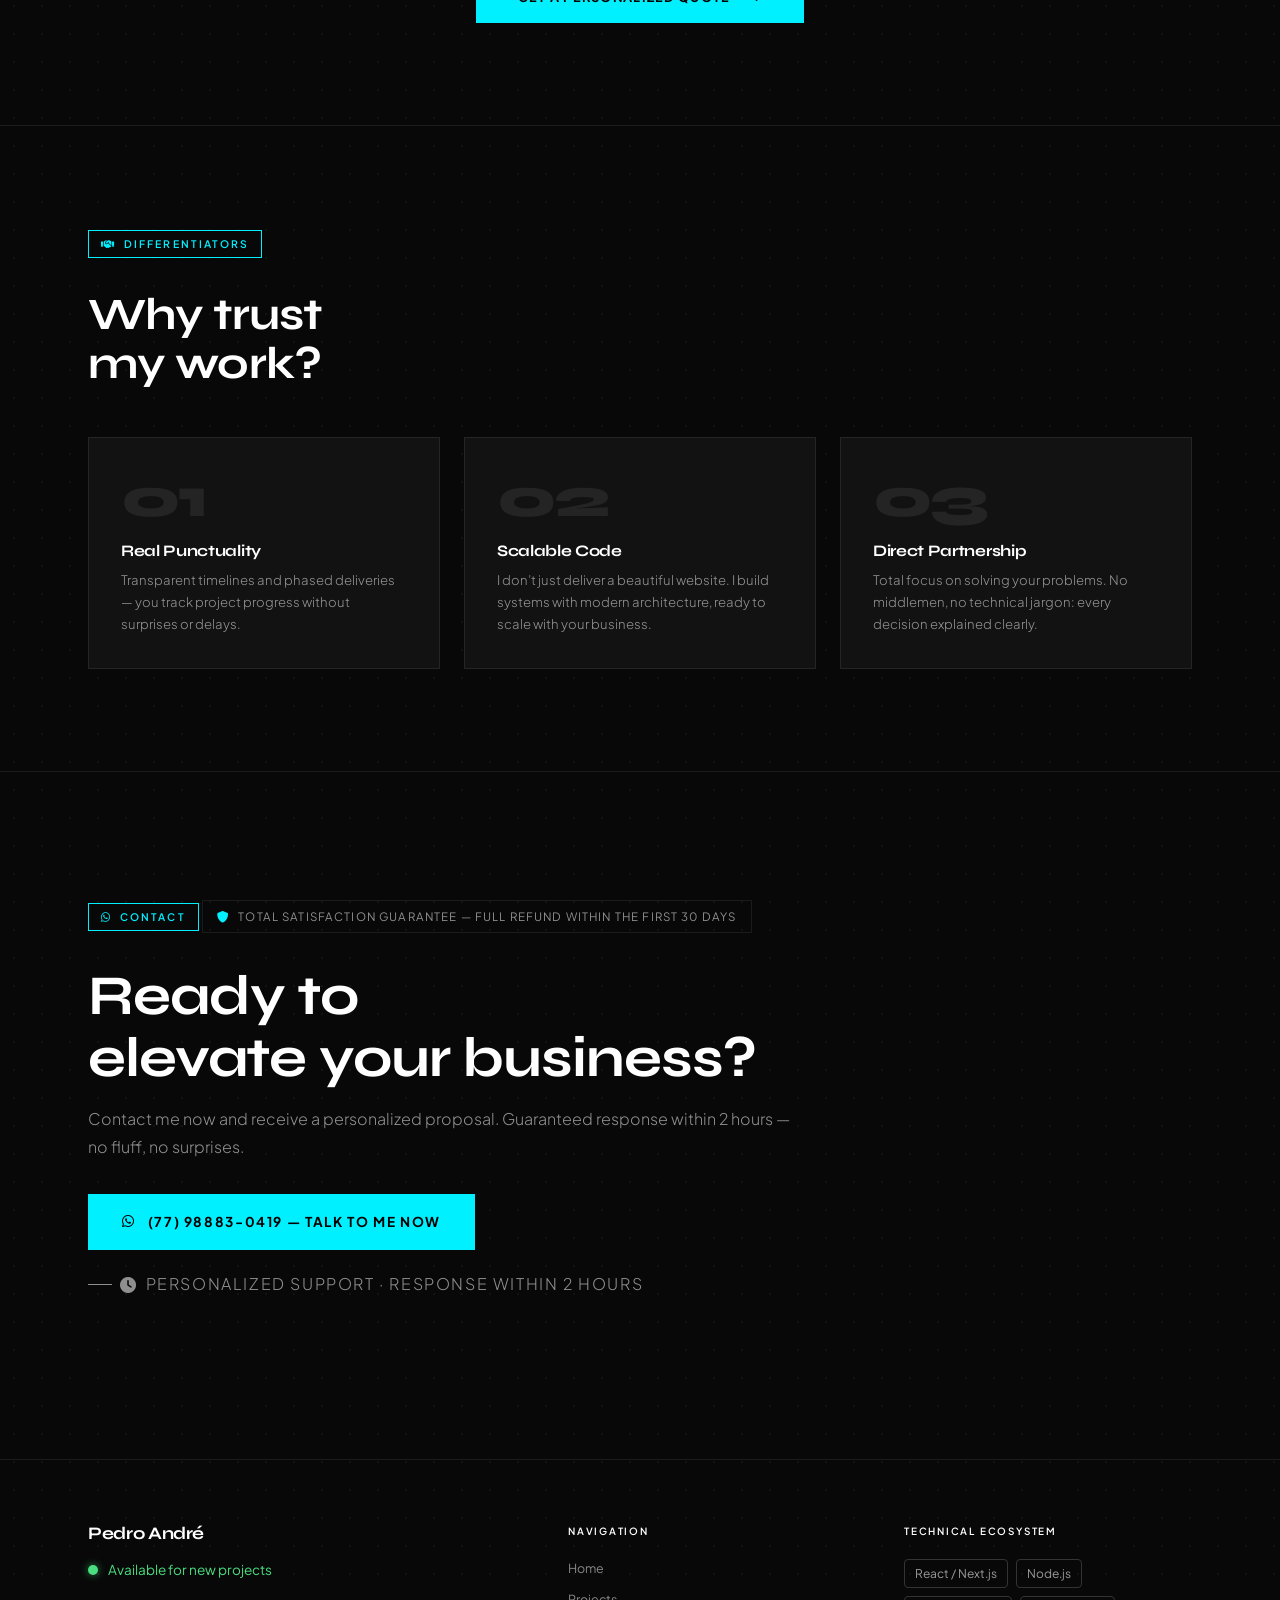
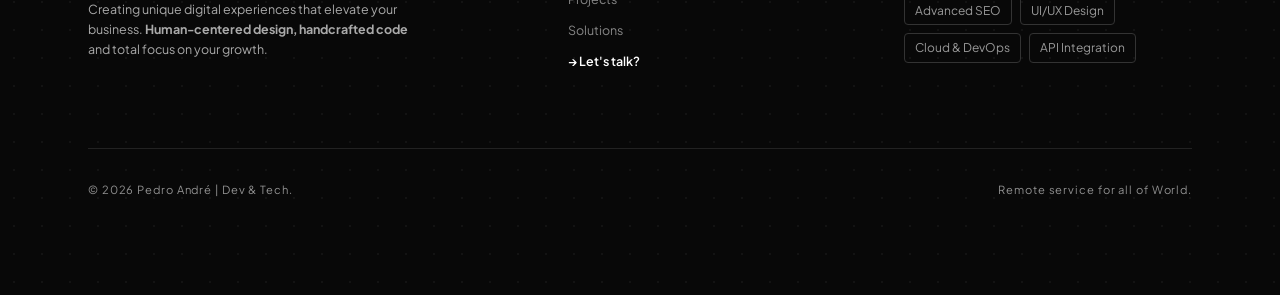
==== commit 37491e96: "Add files via upload" ====
--- a/index.html
+++ b/index.html
@@ -1,1278 +1,269 @@
 <!DOCTYPE html>
-<html lang="pt-br">
+<html lang="en">
 <head>
   <meta charset="UTF-8">
-  <meta name="viewport" content="width=device-width, initial-scale=1.0, viewport-fit=cover">
-  <meta name="description" content="Pedro André | Dev & Tec">
-  <meta name="theme-color" content="#080808">
-  <meta property="og:title" content="Pedro André | Dev & Tec">
-  <meta property="og:description" content="Performance extrema e design sob medida para destacar sua marca no digital.">
-  <title>Pedro André | Dev & Tec</title>
-
-  <!-- Preconnect para fontes -->
-  <link rel="preconnect" href="https://fonts.googleapis.com">
-  <link rel="preconnect" href="https://fonts.gstatic.com" crossorigin>
+  <meta content="width=device-width, initial-scale=1.0, viewport-fit=cover" name="viewport">
+  <meta content="Pedro André | Dev & Tech. Extreme performance and custom design to make your brand stand out in the digital world." name="description">
+  <meta content="#080808" name="theme-color">
+  <meta content="Pedro André | Dev & Tech" property="og:title">
+  <meta content="Extreme performance and custom design to make your brand stand out in the digital world." property="og:description">
+  <title>Pedro André | Dev & Tech</title><!-- Preconnect for fonts -->
+  <link href="https://fonts.googleapis.com" rel="preconnect">
+  <link href="https://fonts.gstatic.com" rel="preconnect">
   <link href="https://fonts.googleapis.com/css2?family=Syne:wght@700;800&family=Plus+Jakarta+Sans:wght@300;400;500;600&display=swap" rel="stylesheet">
-  <link rel="stylesheet" href="https://cdnjs.cloudflare.com/ajax/libs/font-awesome/6.0.0-beta3/css/all.min.css" media="print" onload="this.media='all'">
-
-  <style>
-    /* --- Variáveis --- */
-    :root {
-      --bg:        #080808;
-      --bg-2:      #0e0e0e;
-      --surface:   #121212;
-      --border:    rgba(255,255,255,0.08);
-      --border-hi: rgba(255,255,255,0.18);
-      --text:      #FFFFFF;
-      --text-dim:  rgba(255,255,255,0.55);
-      --accent:    #00F0FF;
-      --accent-dim:rgba(0,240,255,0.12);
-      --accent-glow:rgba(0,240,255,0.25);
-      --purple:    #8B5CF6;
-      --font-head: 'Syne', sans-serif;
-      --font-body: 'Plus Jakarta Sans', sans-serif;
-      --ease:      cubic-bezier(0.16, 1, 0.3, 1);
-    }
-
-    /* --- Reset e Base --- */
-    *, *::before, *::after { box-sizing: border-box; margin: 0; padding: 0; }
-
-    html {
-      scroll-behavior: smooth;
-      -webkit-text-size-adjust: 100%;
-    }
-
-    body {
-      font-family: var(--font-body);
-      background: var(--bg);
-      color: var(--text);
-      line-height: 1.6;
-      min-height: 100dvh;
-      overflow-x: hidden;
-      background-image:
-        radial-gradient(circle, rgba(255,255,255,0.045) 1px, transparent 1px);
-      background-size: 28px 28px;
-    }
-
-    img { display: block; max-width: 100%; height: auto; }
-    a { color: inherit; text-decoration: none; }
-    ul { list-style: none; }
-    button { cursor: pointer; border: none; background: none; font-family: inherit; }
-
-    /* --- Tipografia ---*/
-    h1, h2, h3, h4 { font-family: var(--font-head); line-height: 1.1; letter-spacing: -0.02em; }
-
-    /* --- Layout Helpers --- */
-    .container {
-      width: min(100%, 1200px);
-      margin-inline: auto;
-      padding-inline: clamp(1.25rem, 5vw, 3rem);
-    }
-
-    .section-label {
-      display: inline-flex;
-      align-items: center;
-      gap: .5rem;
-      font-size: .65rem;
-      font-weight: 600;
-      letter-spacing: .2em;
-      text-transform: uppercase;
-      color: var(--accent);
-      border: 1px solid var(--accent);
-      padding: .3rem .75rem;
-      margin-bottom: 2rem;
-    }
-
-    /* --- Animações --- */
-    @keyframes fadeUp {
-      from { opacity: 0; transform: translateY(32px); }
-      to   { opacity: 1; transform: translateY(0); }
-    }
-    @keyframes pulseGlow {
-      0%, 100% { box-shadow: 0 0 0 0 var(--accent-glow); }
-      50%       { box-shadow: 0 0 24px 6px var(--accent-glow); }
-    }
-    @keyframes scanline {
-      0%   { transform: translateY(-100%); }
-      100% { transform: translateY(100vh); }
-    }
-
-    .fade-up {
-      opacity: 0;
-      animation: fadeUp .9s var(--ease) forwards;
-    }
-    .fade-up:nth-child(2) { animation-delay: .12s; }
-    .fade-up:nth-child(3) { animation-delay: .24s; }
-
-    /* --- Cabeçalho --- */
-    .header {
-      position: sticky;
-      top: 0;
-      z-index: 100;
-      padding-top: env(safe-area-inset-top);
-      background: rgba(8,8,8,0.88);
-      backdrop-filter: blur(16px);
-      -webkit-backdrop-filter: blur(16px);
-      border-bottom: 1px solid var(--border);
-    }
-
-    .header-inner {
-      display: flex;
-      align-items: center;
-      justify-content: space-between;
-      height: 64px;
-      gap: 1rem;
-    }
-
-    .logo h1 {
-      font-size: clamp(.95rem, 2vw, 1.1rem);
-      font-weight: 800;
-      letter-spacing: .04em;
-      text-transform: uppercase;
-      color: var(--text);
-    }
-    .logo p {
-      font-size: .62rem;
-      color: var(--text-dim);
-      letter-spacing: .14em;
-      text-transform: uppercase;
-    }
-
-    /* --- Nav --- */
-    .nav-links {
-      display: flex;
-      gap: .25rem;
-      align-items: center;
-    }
-    .nav-links a {
-      display: flex;
-      align-items: center;
-      gap: .4rem;
-      font-size: .75rem;
-      font-weight: 600;
-      letter-spacing: .1em;
-      text-transform: uppercase;
-      color: var(--text-dim);
-      padding: .5rem .75rem;
-      border: 1px solid transparent;
-      transition: color .2s, border-color .2s;
-    }
-    .nav-links a:hover {
-      color: var(--accent);
-      border-color: var(--accent);
-    }
-    .nav-links a i { font-size: .7rem; }
-
-    /* Ícone Menu */
-    .menu-toggle { display: none; }
-    .menu-icon {
-      display: none;
-      flex-direction: column;
-      gap: 5px;
-      cursor: pointer;
-      padding: .5rem;
-      min-height: 48px;
-      min-width: 48px;
-      align-items: center;
-      justify-content: center;
-      border: 1px solid var(--border);
-      transition: border-color .2s;
-    }
-    .menu-icon:hover { border-color: var(--accent); }
-    .menu-icon .bar {
-      width: 22px; height: 1.5px;
-      background: var(--text);
-      transition: transform .3s var(--ease), opacity .2s;
-    }
-    .menu-icon .fa-times { display: none; }
-    .menu-icon .fa-bars { color: var(--text); font-size: 1rem; }
-
-    @media (max-width: 768px) {
-    .nav-links {
-    display: none; 
-    flex-direction: column;
-    position: fixed;
-    top: 64px; /* Altura do seu header */
-    left: 0;
-    right: 0;
-    bottom: 0;
-    height: calc(100vh - 64px);
-    background-color: #080808 !important; 
-    z-index: 999;
-    padding: 2rem;
-    gap: 1rem;
-    align-items: flex-start;
-    border-top: 1px solid var(--border);
-    overflow-y: auto;
-  }
-  .menu-toggle:checked ~ .nav-links {
-    display: flex !important;
-  }
-  .nav-links a {
-    font-size: 1.1rem;
-    padding: 1rem;
-    width: 100%;
-    border-bottom: 1px solid var(--border);
-    color: var(--text);
-    background: transparent;
-  }
-  .menu-icon {
-    display: flex;
-    z-index: 1001;
-  }
-}
-    /* --- Hero --- */
-    .hero {
-      padding: clamp(5rem, 14vw, 10rem) 0 clamp(4rem, 10vw, 7rem);
-      position: relative;
-      overflow: hidden;
-    }
-
-    .hero-grid {
-      display: grid;
-      grid-template-columns: 1fr auto;
-      gap: 2rem;
-      align-items: start;
-    }
-
-    .hero-vertical-label {
-      writing-mode: vertical-rl;
-      text-orientation: mixed;
-      transform: rotate(180deg);
-      font-size: .6rem;
-      letter-spacing: .25em;
-      text-transform: uppercase;
-      color: var(--text-dim);
-      border-right: 1px solid var(--border);
-      padding-right: .75rem;
-      align-self: stretch;
-      display: flex;
-      align-items: center;
-    }
-
-    .hero-eyebrow {
-      font-size: clamp(.6rem, 1.5vw, .7rem);
-      letter-spacing: .25em;
-      text-transform: uppercase;
-      color: var(--accent);
-      font-weight: 600;
-      margin-bottom: 1.25rem;
-      display: flex;
-      align-items: center;
-      gap: .75rem;
-    }
-    .hero-eyebrow::before {
-      content: '';
-      display: block;
-      width: 32px;
-      height: 1px;
-      background: var(--accent);
-    }
-
-    .hero h2 {
-      font-size: clamp(2.8rem, 8vw, 6.5rem);
-      font-weight: 800;
-      line-height: 1.0;
-      letter-spacing: -.04em;
-      margin-bottom: 1.5rem;
-    }
-    .hero h2 em {
-      font-style: normal;
-      color: var(--accent);
-      position: relative;
-    }
-
-    .hero-sub {
-      font-size: clamp(.9rem, 2.2vw, 1.05rem);
-      color: var(--text-dim);
-      max-width: 540px;
-      line-height: 1.75;
-      margin-bottom: 2.5rem;
-      font-weight: 300;
-    }
-
-    .hero-cta {
-      display: flex;
-      gap: .75rem;
-      flex-wrap: wrap;
-    }
-
-    .btn-primary {
-      display: inline-flex;
-      align-items: center;
-      gap: .6rem;
-      background: var(--accent);
-      color: #000;
-      font-weight: 700;
-      font-size: .8rem;
-      letter-spacing: .1em;
-      text-transform: uppercase;
-      padding: 0 1.75rem;
-      height: 52px;
-      border: 2px solid var(--accent);
-      outline-offset: 4px;
-      position: relative;
-      overflow: hidden;
-      transition: background .2s, color .2s, transform .15s;
-    }
-    .btn-primary::after {
-      content: '';
-      position: absolute;
-      inset: 0;
-      background: #000;
-      transform: translateX(-101%);
-      transition: transform .3s var(--ease);
-    }
-    .btn-primary:hover { color: var(--accent); }
-    .btn-primary:hover::after { transform: translateX(0); }
-    .btn-primary span { position: relative; z-index: 1; }
-    .btn-primary i { position: relative; z-index: 1; }
-    .btn-primary:active { transform: scale(.97); }
-
-    .btn-ghost {
-      display: inline-flex;
-      align-items: center;
-      gap: .6rem;
-      border: 1px solid var(--border-hi);
-      color: var(--text-dim);
-      font-size: .8rem;
-      font-weight: 600;
-      letter-spacing: .1em;
-      text-transform: uppercase;
-      padding: 0 1.5rem;
-      height: 52px;
-      transition: border-color .2s, color .2s;
-    }
-    .btn-ghost:hover { border-color: var(--accent); color: var(--accent); }
-
-    .hero-corner {
-      position: absolute;
-      width: 64px; height: 64px;
-      border-color: var(--border-hi);
-      border-style: solid;
-      pointer-events: none;
-    }
-    .hero-corner--tl { top: 2rem; left: clamp(1.25rem, 5vw, 3rem); border-width: 1px 0 0 1px; }
-    .hero-corner--br { bottom: 2rem; right: clamp(1.25rem, 5vw, 3rem); border-width: 0 1px 1px 0; }
-
-    /* --- Sobre --- */
-    .about-section {
-      padding: clamp(4rem, 8vw, 7rem) 0;
-      border-top: 1px solid var(--border);
-    }
-
-    .about-grid {
-      display: grid;
-      grid-template-columns: 1fr 1fr;
-      gap: clamp(2rem, 5vw, 5rem);
-      align-items: start;
-    }
-
-    .about-text h3 {
-      font-size: clamp(1.75rem, 4vw, 2.8rem);
-      margin-bottom: 1.25rem;
-    }
-
-    .about-text p {
-      font-size: clamp(.88rem, 1.8vw, 1rem);
-      color: var(--text-dim);
-      line-height: 1.8;
-      margin-bottom: 1.5rem;
-      font-weight: 300;
-    }
-
-    .signature {
-      display: inline-flex;
-      align-items: center;
-      gap: .75rem;
-      font-size: .75rem;
-      letter-spacing: .08em;
-      color: var(--accent);
-      border-left: 2px solid var(--accent);
-      padding-left: .75rem;
-      font-style: italic;
-    }
-
-    .differentials {
-      display: flex;
-      flex-direction: column;
-      gap: 1px;
-    }
-
-    .diff-card {
-      display: grid;
-      grid-template-columns: 48px 1fr;
-      gap: 1rem;
-      padding: 1.5rem;
-      border: 1px solid var(--border);
-      background: var(--surface);
-      transition: border-color .2s, background .2s;
-      position: relative;
-    }
-    .diff-card::before {
-      content: '';
-      position: absolute;
-      left: -2px; top: -2px;
-      width: 0; height: 0;
-      background: var(--accent);
-      transition: width .25s var(--ease), height .25s var(--ease);
-    }
-    .diff-card:hover { border-color: var(--accent); background: var(--accent-dim); }
-    .diff-card:hover::before { width: 4px; height: 100%; }
-
-    .diff-icon {
-      width: 48px; height: 48px;
-      display: flex;
-      align-items: center;
-      justify-content: center;
-      border: 1px solid var(--border);
-      font-size: 1.1rem;
-      color: var(--accent);
-      flex-shrink: 0;
-      transition: background .2s;
-    }
-    .diff-card:hover .diff-icon { background: var(--accent); color: #000; }
-
-    .diff-card h4 {
-      font-size: .9rem;
-      font-weight: 700;
-      margin-bottom: .3rem;
-      font-family: var(--font-head);
-    }
-    .diff-card p { font-size: .82rem; color: var(--text-dim); line-height: 1.6; }
-
-    @media (max-width: 768px) {
-      .about-grid { grid-template-columns: 1fr; }
-    }
-
-    /* --- Carrosel de exemplos --- */
-    .carousel-section {
-      padding: clamp(4rem, 8vw, 7rem) 0;
-      border-top: 1px solid var(--border);
-    }
-
-    .section-header {
-      display: flex;
-      align-items: flex-end;
-      justify-content: space-between;
-      margin-bottom: 2.5rem;
-      gap: 1rem;
-      flex-wrap: wrap;
-    }
-
-    .section-header h2 {
-      font-size: clamp(1.5rem, 4vw, 2.5rem);
-    }
-
-    .carousel-nav {
-      display: flex;
-      gap: .5rem;
-    }
-
-    .carousel-btn {
-      width: 48px; height: 48px;
-      border: 1px solid var(--border-hi);
-      display: flex;
-      align-items: center;
-      justify-content: center;
-      color: var(--text-dim);
-      font-size: .85rem;
-      transition: border-color .2s, color .2s, background .2s;
-      min-height: 48px;
-    }
-    .carousel-btn:hover {
-      border-color: var(--accent);
-      color: #000;
-      background: var(--accent);
-    }
-
-    .carousel-wrapper { overflow: hidden; }
-
-    .carousel-track {
-      display: flex;
-      gap: 1.5rem;
-      transition: transform .45s cubic-bezier(0.16, 1, 0.3, 1);
-      will-change: transform;
-    }
-
-    .carousel-card {
-      flex: 0 0 clamp(240px, 32vw, 340px);
-      border: 1px solid var(--border);
-      background: var(--surface);
-      cursor: pointer;
-      position: relative;
-      overflow: hidden;
-      transition: border-color .2s, transform .2s var(--ease);
-    }
-    .carousel-card::after {
-      content: '';
-      position: absolute;
-      inset: 0;
-      background: linear-gradient(135deg, transparent 60%, var(--accent-dim));
-      opacity: 0;
-      transition: opacity .3s;
-    }
-    .carousel-card:hover { border-color: var(--accent); transform: translateY(-4px); }
-    .carousel-card:hover::after { opacity: 1; }
-
-    .card-thumb {
-      aspect-ratio: 16/9;
-      overflow: hidden;
-      background: var(--bg-2);
-      border-bottom: 1px solid var(--border);
-    }
-    .card-thumb img {
-      width: 100%;
-      height: 100%;
-      object-fit: cover;
-      transition: transform .5s var(--ease);
-    }
-    .carousel-card:hover .card-thumb img { transform: scale(1.04); }
-
-    .card-body {
-      padding: 1.25rem;
-    }
-    .card-body h3 {
-      font-size: 1rem;
-      margin-bottom: .25rem;
-    }
-    .card-domain {
-      font-size: .65rem;
-      letter-spacing: .16em;
-      text-transform: uppercase;
-      color: var(--accent);
-      font-weight: 600;
-      margin-bottom: .4rem;
-    }
-    .card-desc {
-      font-size: .78rem;
-      color: var(--text-dim);
-    }
-    .demo-tag {
-      display: inline-flex;
-      align-items: center;
-      gap: .4rem;
-      font-size: .65rem;
-      letter-spacing: .12em;
-      text-transform: uppercase;
-      font-weight: 700;
-      color: var(--accent);
-      margin-top: 1rem;
-      padding: .4rem .75rem;
-      border: 1px solid var(--accent);
-      transition: background .2s, color .2s;
-    }
-    .carousel-card:hover .demo-tag {
-      background: var(--accent);
-      color: #000;
-    }
-
-    /* --- Preços --- */
-    .pricing {
-      padding: clamp(4rem, 8vw, 7rem) 0;
-      border-top: 1px solid var(--border);
-    }
-
-    .pricing-grid {
-      display: grid;
-      grid-template-columns: repeat(auto-fit, minmax(260px, 1fr));
-      gap: 1px;
-      border: 1px solid var(--border);
-      background: var(--border);
-    }
-
-    .plan-card {
-      background: var(--bg);
-      padding: 2rem;
-      position: relative;
-      transition: background .2s;
-    }
-    .plan-card:hover { background: var(--surface); }
-
-    .plan-card.popular {
-      background: var(--surface);
-      outline: 2px solid var(--accent);
-      outline-offset: -1px;
-      z-index: 1;
-    }
-
-    .badge {
-      display: inline-flex;
-      align-items: center;
-      gap: .4rem;
-      font-size: .6rem;
-      letter-spacing: .18em;
-      text-transform: uppercase;
-      font-weight: 700;
-      background: var(--accent);
-      color: #000;
-      padding: .3rem .65rem;
-      margin-bottom: 1.25rem;
-    }
-    .badge-amber {
-      background: #f59e0b;
-      color: #000;
-    }
-
-    .plan-name {
-      font-family: var(--font-head);
-      font-size: clamp(1.1rem, 2.5vw, 1.4rem);
-      font-weight: 800;
-      margin-bottom: .75rem;
-      letter-spacing: -.02em;
-    }
-
-    .plan-price {
-      font-size: clamp(1.5rem, 3.5vw, 2rem);
-      font-family: var(--font-head);
-      font-weight: 700;
-      color: var(--accent);
-      margin-bottom: 1.5rem;
-    }
-    .plan-price small {
-      font-size: .7rem;
-      color: var(--text-dim);
-      font-family: var(--font-body);
-      font-weight: 400;
-      display: block;
-      letter-spacing: .05em;
-    }
-
-    .feature-list { display: flex; flex-direction: column; gap: .65rem; }
-    .feature-list li {
-      display: flex;
-      align-items: flex-start;
-      gap: .65rem;
-      font-size: .82rem;
-      color: var(--text-dim);
-      line-height: 1.5;
-    }
-    .feature-list li i {
-      color: var(--accent);
-      font-size: .75rem;
-      margin-top: .2rem;
-      flex-shrink: 0;
-    }
-
-    /* --- Confiança --- */
-    .trust-section {
-      padding: clamp(4rem, 8vw, 7rem) 0;
-      border-top: 1px solid var(--border);
-    }
-
-    .trust-grid {
-      display: grid;
-      grid-template-columns: repeat(auto-fit, minmax(260px, 1fr));
-      gap: 1.5rem;
-      margin-top: 3rem;
-    }
-
-    .trust-card {
-      padding: 2rem;
-      border: 1px solid var(--border);
-      background: var(--surface);
-      position: relative;
-      overflow: hidden;
-      transition: border-color .2s;
-    }
-    .trust-card:hover { border-color: var(--accent); }
-
-    .trust-number {
-      font-family: var(--font-head);
-      font-size: 3.5rem;
-      font-weight: 800;
-      color: var(--border);
-      line-height: 1;
-      margin-bottom: 1rem;
-      letter-spacing: -.05em;
-      transition: color .2s;
-    }
-    .trust-card:hover .trust-number { color: var(--accent); }
-
-    .trust-card h4 {
-      font-size: 1rem;
-      margin-bottom: .6rem;
-    }
-    .trust-card p {
-      font-size: .82rem;
-      color: var(--text-dim);
-      line-height: 1.7;
-      font-weight: 300;
-    }
-
-    /* --- Contato --- */
-    .contact-section {
-      padding: clamp(5rem, 10vw, 9rem) 0;
-      border-top: 1px solid var(--border);
-      padding-bottom: calc(clamp(5rem, 10vw, 9rem) + env(safe-area-inset-bottom));
-    }
-
-    .contact-inner {
-      max-width: 720px;
-    }
-
-    .contact-inner h2 {
-      font-size: clamp(2rem, 5vw, 3.5rem);
-      margin-bottom: 1rem;
-    }
-
-    .contact-inner p {
-      font-size: clamp(.88rem, 2vw, 1rem);
-      color: var(--text-dim);
-      margin-bottom: 2rem;
-      font-weight: 300;
-      line-height: 1.8;
-    }
-
-    .whatsapp-cta {
-      display: inline-flex;
-      align-items: center;
-      gap: .75rem;
-      background: var(--accent);
-      color: #000;
-      font-weight: 700;
-      font-size: .85rem;
-      letter-spacing: .12em;
-      text-transform: uppercase;
-      padding: 0 2rem;
-      height: 56px;
-      border: 2px solid var(--accent);
-      position: relative;
-      overflow: hidden;
-      transition: color .25s;
-      animation: pulseGlow 3s ease-in-out infinite;
-    }
-    .whatsapp-cta::after {
-      content: '';
-      position: absolute;
-      inset: 0;
-      background: #000;
-      transform: translateX(-101%);
-      transition: transform .3s var(--ease);
-    }
-    .whatsapp-cta:hover { color: var(--accent); animation: none; }
-    .whatsapp-cta:hover::after { transform: translateX(0); }
-    .whatsapp-cta span, .whatsapp-cta i { position: relative; z-index: 1; }
-
-    .contact-meta {
-      margin-top: 1.25rem;
-      font-size: .72rem;
-      color: var(--text-dim);
-      letter-spacing: .1em;
-      text-transform: uppercase;
-      display: flex;
-      align-items: center;
-      gap: .5rem;
-    }
-    .contact-meta::before {
-      content: '';
-      display: block;
-      width: 24px; height: 1px;
-      background: var(--text-dim);
-    }
-
-    .guarantee-tag {
-      display: inline-flex;
-      align-items: center;
-      gap: .5rem;
-      font-size: .72rem;
-      letter-spacing: .1em;
-      text-transform: uppercase;
-      color: var(--text-dim);
-      border: 1px solid var(--border);
-      padding: .4rem .9rem;
-      margin-bottom: 2rem;
-    }
-    .guarantee-tag i { color: var(--accent); }
-
-    /* --- Rodapé --- */
-    footer {
-      border-top: 1px solid var(--border);
-      padding: clamp(2.5rem, 5vw, 4rem) 0;
-      padding-bottom: calc(clamp(2.5rem, 5vw, 4rem) + env(safe-area-inset-bottom));
-    }
-
-    .footer-grid {
-      display: grid;
-      grid-template-columns: 1fr auto;
-      gap: 2rem;
-      align-items: start;
-      margin-bottom: 2.5rem;
-    }
-
-    .footer-brand h3 {
-      font-size: 1.1rem;
-      margin-bottom: .4rem;
-    }
-    .footer-brand p {
-      font-size: .78rem;
-      color: var(--text-dim);
-      max-width: 320px;
-      line-height: 1.6;
-    }
-
-    .footer-links-grid {
-      display: flex;
-      gap: 3rem;
-    }
-    .footer-links-col p {
-      font-size: .62rem;
-      letter-spacing: .18em;
-      text-transform: uppercase;
-      color: var(--text-dim);
-      font-weight: 600;
-      margin-bottom: .75rem;
-    }
-    .footer-links-col a {
-      display: block;
-      font-size: .78rem;
-      color: var(--text-dim);
-      margin-bottom: .4rem;
-      transition: color .15s;
-    }
-    .footer-links-col a:hover { color: var(--accent); }
-
-    .footer-bottom {
-      border-top: 1px solid var(--border);
-      padding-top: 1.5rem;
-      display: flex;
-      align-items: center;
-      justify-content: space-between;
-      gap: 1rem;
-      flex-wrap: wrap;
-    }
-    .footer-bottom p {
-      font-size: .7rem;
-      color: var(--text-dim);
-      letter-spacing: .08em;
-    }
-    .footer-accent-line {
-      width: 40px; height: 1px;
-      background: var(--accent);
-    }
-
-    @media (max-width: 640px) {
-      .footer-grid { grid-template-columns: 1fr; }
-      .hero-grid { grid-template-columns: 1fr; }
-      .hero-vertical-label { display: none; }
-    }
-
-    /* --- Scrollbar --- */
-    ::-webkit-scrollbar { width: 4px; }
-    ::-webkit-scrollbar-track { background: var(--bg); }
-    ::-webkit-scrollbar-thumb { background: var(--border-hi); }
-    ::-webkit-scrollbar-thumb:hover { background: var(--accent); }
-
-    /* --- Seleção --- */
-    ::selection { background: var(--accent); color: #000; }
-  </style>
+  <link href="https://cdnjs.cloudflare.com/ajax/libs/font-awesome/6.0.0-beta3/css/all.min.css" media="print" onload="this.media='all'" rel="stylesheet">
+  <link href="style.css" rel="stylesheet">
 </head>
 <body>
-<!-- Cabeçalho -->
-<header class="header">
-  <div class="container header-inner">
-    <div class="logo">
-      <h1>Pedro André</h1>
-      <p>Dev &amp; Tec. · Cada projeto pensado em ser o melhor</p>
+  <header class="header">
+    <div class="container header-inner">
+      <div class="logo">
+        <h1>Pedro André</h1>
+        <p>Dev & Tech. · Every project designed to be the best</p>
+      </div><input aria-label="Open menu" class="menu-toggle" id="menu-toggle" type="checkbox"> <label aria-label="Navigation menu" class="menu-icon" for="menu-toggle"><i aria-hidden="true" class="fas fa-bars"></i> <i aria-hidden="true" class="fas fa-times"></i></label>
+      <ul aria-label="Main navigation" class="nav-links" role="navigation">
+        <li>
+          <a href="#inicio"><i aria-hidden="true" class="fas fa-home"></i> Home</a>
+        </li>
+        <li>
+          <a href="#exemplos"><i aria-hidden="true" class="fas fa-layer-group"></i> Portfolio</a>
+        </li>
+        <li>
+          <a href="#planos"><i aria-hidden="true" class="fas fa-chart-line"></i> Solutions</a>
+        </li>
+        <li>
+          <a href="#contato"><i aria-hidden="true" class="fab fa-whatsapp"></i> Contact</a>
+        </li>
+      </ul>
     </div>
-    <input type="checkbox" id="menu-toggle" class="menu-toggle" aria-label="Abrir menu">
-    <label for="menu-toggle" class="menu-icon" aria-label="Menu de navegação">
-      <i class="fas fa-bars" aria-hidden="true"></i>
-      <i class="fas fa-times" aria-hidden="true"></i>
-    </label>
-    <ul class="nav-links" role="navigation" aria-label="Navegação principal">
-      <li><a href="#inicio"><i class="fas fa-home" aria-hidden="true"></i> Início</a></li>
-      <li><a href="#exemplos"><i class="fas fa-layer-group" aria-hidden="true"></i> Portfólio</a></li>
-      <li><a href="#planos"><i class="fas fa-chart-line" aria-hidden="true"></i> Investimento</a></li>
-      <li><a href="#contato"><i class="fab fa-whatsapp" aria-hidden="true"></i> Contato</a></li>
-    </ul>
-  </div>
-</header>
-<main>
-  <!-- Hero -->
-  <section id="inicio" class="hero" aria-labelledby="hero-heading">
+  </header>
+  <main>
+    <!-- Hero -->
+    <section aria-labelledby="hero-heading" class="hero" id="inicio">
+      <div class="container">
+        <div class="hero-grid">
+          <div>
+            <p class="hero-eyebrow fade-up">Full Stack Developer · Brazil</p>
+            <h2 class="fade-up" id="hero-heading">Your idea<br>
+            turning into<br>
+            <em>real results.</em></h2>
+            <p class="hero-sub fade-up">Your business is unique, and your website should reflect exactly that. I make a point of avoiding the obvious to deliver exclusivity and speed. No ready-made templates, no complications. Just a dedicated project, from code to design, to ensure your brand stands out with the seriousness it deserves.</p>
+            <div class="hero-cta fade-up">
+              <a class="btn-primary" href="#contato"><i aria-hidden="true" class="fab fa-whatsapp"></i> <span>Contact now</span></a> <a class="btn-ghost" href="#exemplos"><span>View portfolio</span> <i aria-hidden="true" class="fas fa-arrow-right"></i></a>
+            </div>
+          </div>
+          <div aria-hidden="true" class="hero-vertical-label">
+            Portfolio · 2026 · Full Stack
+          </div>
+        </div>
+      </div>
+      <div aria-hidden="true" class="hero-corner hero-corner--tl"></div>
+      <div aria-hidden="true" class="hero-corner hero-corner--br"></div>
+    </section><!-- About -->
+    <section aria-labelledby="about-heading" class="about-section">
+      <div class="container about-grid">
+        <div class="about-text fade-up">
+          <span aria-hidden="true" class="section-label"><i aria-hidden="true" class="fas fa-user"></i> About</span>
+          <h3 id="about-heading">Nice to meet you,<br>
+          Pedro André.</h3>
+          <p>I help businesses turn ideas into digital experiences that truly deliver results. My work is to simplify technology for you: no complex terms, no middlemen, no fluff. You speak directly with the person writing every line of code, ensuring an exclusive, fast, and built-to-last project.</p>
+          <p class="signature"><i aria-hidden="true" class="fas fa-code"></i> "Clean code, human design, and tangible results."</p>
+        </div>
+        <div class="differentials" role="list">
+          <article class="diff-card fade-up" role="listitem">
+            <div aria-hidden="true" class="diff-icon">
+              <i class="fas fa-rocket"></i>
+            </div>
+            <div>
+              <h4>Impressive speed</h4>
+              <p>Websites that load in the blink of an eye. Every millisecond matters for Google and your customer.</p>
+            </div>
+          </article>
+          <article class="diff-card fade-up" role="listitem">
+            <div aria-hidden="true" class="diff-icon">
+              <i class="fas fa-headset"></i>
+            </div>
+            <div>
+              <h4>Direct support, no queues</h4>
+              <p>No middlemen. I'm available to ensure everything runs perfectly, always.</p>
+            </div>
+          </article>
+          <article class="diff-card fade-up" role="listitem">
+            <div aria-hidden="true" class="diff-icon">
+              <i class="fas fa-palette"></i>
+            </div>
+            <div>
+              <h4>100% exclusive design</h4>
+              <p>No ready-made templates. Each project is unique, crafted to connect with your real audience.</p>
+            </div>
+          </article>
+        </div>
+      </div>
+    </section><!-- Carousel Examples -->
+    <section aria-labelledby="portfolio-heading" class="carousel-section" id="exemplos">
+      <div class="container">
+        <div class="section-header">
+          <div>
+            <span class="section-label"><i aria-hidden="true" class="fas fa-trophy"></i> Portfolio</span>
+            <h2 id="portfolio-heading">Unique styles,<br>
+            real results.</h2>
+          </div>
+          <div aria-label="Carousel controls" class="carousel-nav" role="group">
+            <button aria-label="Previous project" class="carousel-btn" id="prevBtn"><i aria-hidden="true" class="fas fa-chevron-left"></i></button> <button aria-label="Next project" class="carousel-btn" id="nextBtn"><i aria-hidden="true" class="fas fa-chevron-right"></i></button>
+          </div>
+        </div>
+        <div class="carousel-wrapper">
+          <div class="carousel-track" id="carouselTrack" role="list"></div>
+        </div>
+      </div>
+    </section><!-- Pricing -->
+    <section aria-labelledby="solutions-heading" class="pricing" id="soluções">
+      <div class="container">
+        <span class="section-label"><i aria-hidden="true" class="fas fa-rocket"></i> Strategic Solutions</span>
+        <h2 id="solutions-heading" style="font-size: clamp(1.75rem, 4vw, 2.8rem); margin-bottom: 1.5rem;">Tailored for your<br>
+        business goals.</h2>
+        <p style="color: #aaa; max-width: 600px; margin-bottom: 3rem;">I don't believe in one-size-fits-all. Every project is built from scratch to solve your specific challenges and drive real growth.</p>
+        <div class="pricing-grid" role="list">
+          <article class="plan-card" role="listitem">
+            <div class="plan-name">
+              Conversion Focus
+            </div>
+            <div class="plan-price" style="font-size: 1.5rem; margin-bottom: 1rem;">
+              Landing Pages
+            </div>
+            <p style="font-size: 0.85rem; color: #666; margin-bottom: 1.5rem;">High-performance, single-page experiences designed to turn visitors into leads or customers instantly.</p>
+            <ul class="feature-list">
+              <li><i class="fas fa-check-circle"></i> Exclusive UI/UX Design</li>
+              <li><i class="fas fa-check-circle"></i> Advanced On-Page SEO</li>
+              <li><i class="fas fa-check-circle"></i> Conversion Copywriting</li>
+              <li><i class="fas fa-check-circle"></i> Fast-loading Infrastructure</li>
+            </ul>
+          </article>
+          <article class="plan-card popular" role="listitem">
+            <div class="badge">
+              <i class="fas fa-star"></i> Premium Choice
+            </div>
+            <div class="plan-name">
+              Scalable Presence
+            </div>
+            <div class="plan-price" style="font-size: 1.5rem; margin-bottom: 1rem;">
+              Agency & Corporate
+            </div>
+            <p style="font-size: 0.85rem; color: #eee; margin-bottom: 1.5rem;">Robust multi-page websites and custom CMS solutions for growing brands and agencies.</p>
+            <ul class="feature-list">
+              <li><i class="fas fa-check-circle"></i> Custom Portfolio/Case Studies</li>
+              <li><i class="fas fa-check-circle"></i> Content Management (CMS)</li>
+              <li><i class="fas fa-check-circle"></i> Integration with CRMs/Calendly</li>
+              <li><i class="fas fa-check-circle"></i> Team Training & Handover</li>
+            </ul>
+          </article>
+          <article class="plan-card" role="listitem">
+            <div class="plan-name">
+              Complex Systems
+            </div>
+            <div class="plan-price" style="font-size: 1.5rem; margin-bottom: 1rem;">
+              Custom Web Apps
+            </div>
+            <p style="font-size: 0.85rem; color: #666; margin-bottom: 1.5rem;">Full-stack applications, dashboards, and complex integrations built to automate your business.</p>
+            <ul class="feature-list">
+              <li><i class="fas fa-check-circle"></i> Scalable Backend (Node.js)</li>
+              <li><i class="fas fa-check-circle"></i> Secure Database Architecture</li>
+              <li><i class="fas fa-check-circle"></i> API Integrations</li>
+              <li><i class="fas fa-check-circle"></i> 90-Day Priority Support</li>
+            </ul>
+          </article>
+        </div>
+        <div style="text-align: center; margin-top: 4rem;">
+          <a class="btn-primary" href="#contato" style="display: inline-flex; padding: 1.2rem 2.5rem;"><span>Get a personalized quote</span> <i class="fas fa-arrow-right" style="margin-left: 10px;"></i></a>
+        </div>
+      </div>
+    </section><!-- Trust -->
+    <section aria-labelledby="trust-heading" class="trust-section">
+      <div class="container">
+        <span class="section-label"><i aria-hidden="true" class="fas fa-handshake"></i> Differentiators</span>
+        <h2 id="trust-heading" style="font-size: clamp(1.75rem, 4vw, 2.8rem);">Why trust<br>
+        my work?</h2>
+        <div class="trust-grid" role="list">
+          <article class="trust-card" role="listitem">
+            <div aria-hidden="true" class="trust-number">
+              01
+            </div>
+            <h4>Real Punctuality</h4>
+            <p>Transparent timelines and phased deliveries — you track project progress without surprises or delays.</p>
+          </article>
+          <article class="trust-card" role="listitem">
+            <div aria-hidden="true" class="trust-number">
+              02
+            </div>
+            <h4>Scalable Code</h4>
+            <p>I don’t just deliver a beautiful website. I build systems with modern architecture, ready to scale with your business.</p>
+          </article>
+          <article class="trust-card" role="listitem">
+            <div aria-hidden="true" class="trust-number">
+              03
+            </div>
+            <h4>Direct Partnership</h4>
+            <p>Total focus on solving your problems. No middlemen, no technical jargon: every decision explained clearly.</p>
+          </article>
+        </div>
+      </div>
+    </section><!-- Contact -->
+    <section aria-labelledby="contact-heading" class="contact-section" id="contato">
+      <div class="container">
+        <div class="contact-inner">
+          <span class="section-label"><i aria-hidden="true" class="fab fa-whatsapp"></i> Contact</span>
+          <div class="guarantee-tag">
+            <i aria-hidden="true" class="fas fa-shield-alt"></i> Total satisfaction guarantee — full refund within the first 30 days
+          </div>
+          <h2 id="contact-heading">Ready to<br>
+          elevate your business?</h2>
+          <p>Contact me now and receive a personalized proposal. Guaranteed response within 2 hours — no fluff, no surprises.</p><a aria-label="Contact via WhatsApp" class="whatsapp-cta" href="https://wa.me/5577988830419?text=Hello%20Pedro%2C%20I%20saw%20your%20portfolio%20and%20want%20to%20elevate%20my%20project!" rel="noopener noreferrer" target="_blank"><i aria-hidden="true" class="fab fa-whatsapp"></i> <span>(77) 98883-0419 — Talk to me now</span></a>
+          <p class="contact-meta"><i aria-hidden="true" class="fas fa-clock"></i> Personalized support · Response within 2 hours</p>
+        </div>
+      </div>
+    </section>
+  </main>
+  <footer>
     <div class="container">
-      <div class="hero-grid">
-        <div>
-          <p class="hero-eyebrow fade-up">Desenvolvedor Full Stack · Brasil</p>
-          <h2 id="hero-heading" class="fade-up">
-            Sua ideia<br>
-            virando<br>
-            <em>resultado real.</em>
-          </h2>
-          <p class="hero-sub fade-up">Seu negócio é único, e seu site deve refletir exatamente isso.
-          Faço questão de fugir do óbvio para entregar exclusividade e velocidade. Sem moldes prontos, sem complicações. Apenas um projeto dedicado, do código ao design, para garantir que sua marca se destaque com a seriedade que ela merece.</p>
-          <div class="hero-cta fade-up">
-            <a href="#contato" class="btn-primary">
-              <i class="fab fa-whatsapp" aria-hidden="true"></i>
-              <span>Falar agora</span>
-            </a>
-            <a href="#exemplos" class="btn-ghost">
-              <span>Ver portfólio</span>
-              <i class="fas fa-arrow-right" aria-hidden="true"></i>
-            </a>
-          </div>
-        </div>
-        <div class="hero-vertical-label" aria-hidden="true">
-          Portfolio · 2025 · Full Stack
-        </div>
+      <div class="footer-grid" style="display: grid; grid-template-columns: 1.5fr 1fr 1fr; gap: 3rem; align-items: start;">
+        <div class="footer-brand">
+          <h3 style="margin-bottom: 1rem; color: #fff;">Pedro André</h3>
+          <div class="status-badge" style="font-size: 0.85rem; color: #4ade80; display: flex; align-items: center; gap: 0.6rem; margin-bottom: 1.2rem;">
+            <span style="height: 10px; width: 10px; background: #4ade80; border-radius: 50%; display: inline-block; box-shadow: 0 0 8px rgba(74, 222, 128, 0.6);"></span> Available for new projects
+          </div>
+          <p style="line-height: 1.6; color: #aaa;">Creating unique digital experiences that elevate your business. <strong>Human-centered design, handcrafted code</strong> and total focus on your growth.</p>
+        </div>
+        <div class="footer-links-col">
+          <p style="font-weight: 600; color: #fff; margin-bottom: 1.2rem;">Navigation</p>
+          <ul style="list-style: none; padding: 0;">
+            <li style="margin-bottom: 0.7rem;">
+              <a href="#inicio" style="color: #888; text-decoration: none;">Home</a>
+            </li>
+            <li style="margin-bottom: 0.7rem;">
+              <a href="#exemplos" style="color: #888; text-decoration: none;">Projects</a>
+            </li>
+            <li style="margin-bottom: 0.7rem;">
+              <a href="#planos" style="color: #888; text-decoration: none;">Solutions</a>
+            </li>
+            <li style="margin-bottom: 0.7rem;">
+              <a href="#contato" style="color: #888; text-decoration: none; font-weight: 600; color: #fff;">→ Let's talk?</a>
+            </li>
+          </ul>
+        </div>
+        <div class="footer-links-col">
+          <p style="font-weight: 600; color: #fff; margin-bottom: 1.2rem;">Technical Ecosystem</p>
+          <div style="display: flex; flex-wrap: wrap; gap: 0.5rem;">
+            <span style="font-size: 0.75rem; padding: 4px 10px; border: 1px solid #333; border-radius: 4px; color: #999;">React / Next.js</span> <span style="font-size: 0.75rem; padding: 4px 10px; border: 1px solid #333; border-radius: 4px; color: #999;">Node.js</span> <span style="font-size: 0.75rem; padding: 4px 10px; border: 1px solid #333; border-radius: 4px; color: #999;">Advanced SEO</span> <span style="font-size: 0.75rem; padding: 4px 10px; border: 1px solid #333; border-radius: 4px; color: #999;">UI/UX Design</span> <span style="font-size: 0.75rem; padding: 4px 10px; border: 1px solid #333; border-radius: 4px; color: #999;">Cloud & DevOps</span> <span style="font-size: 0.75rem; padding: 4px 10px; border: 1px solid #333; border-radius: 4px; color: #999;">API Integration</span>
+          </div>
+        </div>
+      </div>
+      <div class="footer-bottom" style="margin-top: 4rem; padding: 2rem 0; border-top: 1px solid #222; display: flex; justify-content: space-between; align-items: center; color: #666; font-size: 0.85rem;">
+        <p>© 2026 Pedro André | Dev & Tech.</p>
+        <p>Remote service for all of World.</p>
       </div>
     </div>
-    <div class="hero-corner hero-corner--tl" aria-hidden="true"></div>
-    <div class="hero-corner hero-corner--br" aria-hidden="true"></div>
-  </section>
-  <!-- Sobre -->
-  <section class="about-section" aria-labelledby="about-heading">
-    <div class="container about-grid">
-      <div class="about-text fade-up">
-        <span class="section-label" aria-hidden="true"><i class="fas fa-user" aria-hidden="true"></i> Sobre</span>
-        <h3 id="about-heading">Prazer,<br>Pedro André.</h3>
-        <p>Ajudo empresas a transformarem ideias em experiências digitais que realmente trazem retorno. Meu trabalho é simplificar a tecnologia para você: sem termos difíceis, sem intermediários e sem enrolação. É você falando direto com quem escreve cada linha de código, garantindo um projeto exclusivo, rápido e feito para durar.</p>
-        <p class="signature"><i class="fas fa-code" aria-hidden="true"></i> "Código limpo, design humano e resultados perceptíveis."</p>
-      </div>
-      <div class="differentials" role="list">
-        <article class="diff-card fade-up" role="listitem">
-          <div class="diff-icon" aria-hidden="true"><i class="fas fa-rocket"></i></div>
-          <div>
-            <h4>Velocidade que impressiona</h4>
-            <p>Sites que carregam num piscar de olhos. Cada milissegundo conta para o Google e para o seu cliente.</p>
-          </div>
-        </article>
-        <article class="diff-card fade-up" role="listitem">
-          <div class="diff-icon" aria-hidden="true"><i class="fas fa-headset"></i></div>
-          <div>
-            <h4>Suporte direto, sem fila</h4>
-            <p>Sem intermediários. Estou disponível para garantir que tudo funcione perfeitamente, sempre.</p>
-          </div>
-        </article>
-        <article class="diff-card fade-up" role="listitem">
-          <div class="diff-icon" aria-hidden="true"><i class="fas fa-palette"></i></div>
-          <div>
-            <h4>Design 100% exclusivo</h4>
-            <p>Nada de templates prontos. Cada projeto é único, construído para conectar com o seu público real.</p>
-          </div>
-        </article>
-      </div>
-    </div>
-  </section>
-  <!-- Carrossel de Exemplos -->
-  <section id="exemplos" class="carousel-section" aria-labelledby="portfolio-heading">
-    <div class="container">
-      <div class="section-header">
-        <div>
-          <span class="section-label"><i class="fas fa-trophy" aria-hidden="true"></i> Portfólio</span>
-          <h2 id="portfolio-heading">Estilos únicos,<br>resultados reais.</h2>
-        </div>
-        <div class="carousel-nav" role="group" aria-label="Controles do carrossel">
-          <button class="carousel-btn" id="prevBtn" aria-label="Projeto anterior">
-            <i class="fas fa-chevron-left" aria-hidden="true"></i>
-          </button>
-          <button class="carousel-btn" id="nextBtn" aria-label="Próximo projeto">
-            <i class="fas fa-chevron-right" aria-hidden="true"></i>
-          </button>
-        </div>
-      </div>
-      <div class="carousel-wrapper">
-        <div class="carousel-track" id="carouselTrack" role="list"></div>
-      </div>
-    </div>
-  </section>
-  <!-- Preços -->
-  <section id="planos" class="pricing" aria-labelledby="pricing-heading">
-    <div class="container">
-      <span class="section-label"><i class="fas fa-percent" aria-hidden="true"></i> Investimento</span>
-      <h2 id="pricing-heading" style="font-size: clamp(1.75rem, 4vw, 2.8rem); margin-bottom: 2.5rem;">Invista com<br>inteligência estratégica.</h2>
-      
-      <div class="pricing-grid" role="list">
-        <article class="plan-card" role="listitem">
-          <div class="plan-name">Plano Básico</div>
-          <div class="plan-price">R$ 1.890 <small>à vista</small></div>
-          <p style="font-size: 0.85rem; color: #666; margin-bottom: 1rem;">Para quem precisa de um site impecável, rápido e que transforma visitantes em clientes.</p>
-          <ul class="feature-list" aria-label="Recursos do plano Front-end">
-            <li><i class="fas fa-check-circle" aria-hidden="true"></i> Design 100% exclusivo e responsivo</li>
-            <li><i class="fas fa-check-circle" aria-hidden="true"></i> SEO on-page estruturado</li>
-            <li><i class="fas fa-check-circle" aria-hidden="true"></i> Copywriting focado em conversão</li>
-            <li><i class="fas fa-check-circle" aria-hidden="true"></i> Otimização extrema de performance</li>
-            <li><i class="fas fa-check-circle" aria-hidden="true"></i> Entrega em até 10 dias</li>
-          </ul>
-        </article>
-
-        <article class="plan-card popular" role="listitem" aria-label="Plano mais escolhido">
-          <div class="badge"><i class="fas fa-bolt" aria-hidden="true"></i> Mais Escolhido</div>
-          <div class="plan-name">Plano Business</div>
-          <div class="plan-price">R$ 4.290 <small>ou 10× R$ 489</small></div>
-          <p style="font-size: 0.85rem; color: #eee; margin-bottom: 1rem;">Sistemas completos para gerir dados, clientes e automatizar processos.</p>
-          <ul class="feature-list" aria-label="Recursos do plano Full Stack">
-            <li><i class="fas fa-check-circle" aria-hidden="true"></i> Tudo do Básico +</li>
-            <li><i class="fas fa-check-circle" aria-hidden="true"></i> Painel Administrativo (CMS Próprio)</li>
-            <li><i class="fas fa-check-circle" aria-hidden="true"></i> Banco de dados seguro e escalável</li>
-            <li><i class="fas fa-check-circle" aria-hidden="true"></i> Integrações (Pix, WhatsApp, CRMs)</li>
-            <li><i class="fas fa-check-circle" aria-hidden="true"></i> Treinamento de uso da plataforma</li>
-            <li><i class="fas fa-check-circle" aria-hidden="true"></i> Suporte prioritário por 90 dias</li>
-          </ul>
-        </article>
-
-        <article class="plan-card" role="listitem">
-          <div class="plan-name">Manutenção Mensal</div>
-          <div class="plan-price">R$ 390 <small>/ mês</small></div>
-          <p style="font-size: 0.85rem; color: #666; margin-bottom: 1rem;">Sua única preocupação será o seu negócio. Do técnico, cuido eu.</p>
-          <ul class="feature-list" aria-label="Recursos do plano de Manutenção">
-            <li><i class="fas fa-check-circle" aria-hidden="true"></i> Monitoramento 24/7 (Uptime)</li>
-            <li><i class="fas fa-check-circle" aria-hidden="true"></i> Atualizações de segurança semanais</li>
-            <li><i class="fas fa-check-circle" aria-hidden="true"></i> Ajustes pontuais de texto/imagens</li>
-            <li><i class="fas fa-check-circle" aria-hidden="true"></i> Relatório mensal de acessos (Analytics)</li>
-            <li><i class="fas fa-check-circle" aria-hidden="true"></i> Backup diário em nuvem externa</li>
-          </ul>
-        </article>
-
-        <article class="plan-card" role="listitem">
-          <div class="badge badge-amber"><i class="fas fa-infinity" aria-hidden="true"></i> Pagamento Único</div>
-          <div class="plan-name">Elite Vitalício</div>
-          <div class="plan-price">R$ 8.900 <small>ou 12× R$ 820</small></div>
-          <p style="font-size: 0.85rem; color: #666; margin-bottom: 1rem;">A solução definitiva: Desenvolvimento + Paz de espírito para sempre.</p>
-          <ul class="feature-list" aria-label="Recursos do plano Vitalício">
-            <li><i class="fas fa-check-circle" aria-hidden="true"></i> Desenvolvimento Full Stack Completo</li>
-            <li><i class="fas fa-check-circle" aria-hidden="true"></i> <strong>Manutenção técnica vitalícia*</strong></li>
-            <li><i class="fas fa-check-circle" aria-hidden="true"></i> Correção de bugs e updates de segurança</li>
-            <li><i class="fas fa-check-circle" aria-hidden="true"></i> Hospedagem e SSL inclusos (2 anos)</li>
-            <li><i class="fas fa-info-circle" aria-hidden="true"></i> <em>*Válido para o projeto original (correções e estabilidade). Não inclui novos módulos ou redesign.</em></li>
-          </ul>
-        </article>
-      </div>
-    </div>
-</section>
-  <!-- Confiança -->
-  <section class="trust-section" aria-labelledby="trust-heading">
-    <div class="container">
-      <span class="section-label"><i class="fas fa-handshake" aria-hidden="true"></i> Diferenciais</span>
-      <h2 id="trust-heading" style="font-size: clamp(1.75rem, 4vw, 2.8rem);">Por que confiar<br>no meu trabalho?</h2>
-      <div class="trust-grid" role="list">
-        <article class="trust-card" role="listitem">
-          <div class="trust-number" aria-hidden="true">01</div>
-          <h4>Pontualidade Real</h4>
-          <p>Cronogramas transparentes e entregas em etapas — você acompanha a evolução do projeto sem surpresas ou atrasos.</p>
-        </article>
-        <article class="trust-card" role="listitem">
-          <div class="trust-number" aria-hidden="true">02</div>
-          <h4>Código Escalável</h4>
-          <p>Não entrego apenas um site bonito. Desenvolvo sistemas com arquitetura moderna, preparados para crescer com seu negócio.</p>
-        </article>
-        <article class="trust-card" role="listitem">
-          <div class="trust-number" aria-hidden="true">03</div>
-          <h4>Parceria Direta</h4>
-          <p>Foco total em resolver seus problemas. Sem intermediários, sem termos técnicos: cada decisão explicada com clareza.</p>
-        </article>
-      </div>
-    </div>
-  </section>
-  <!-- Contato -->
-  <section id="contato" class="contact-section" aria-labelledby="contact-heading">
-    <div class="container">
-      <div class="contact-inner">
-        <span class="section-label"><i class="fab fa-whatsapp" aria-hidden="true"></i> Contato</span>
-        <div class="guarantee-tag">
-          <i class="fas fa-shield-alt" aria-hidden="true"></i>
-          Garantia total de satisfação — devolução nos primeiros 30 dias
-        </div>
-        <h2 id="contact-heading">Pronto para<br>elevar seu negócio?</h2>
-        <p>Me chame agora e receba uma proposta personalizada. Resposta garantida em até 2 horas — sem enrolação, sem surpresas.</p>
-        <a
-          href="https://wa.me/5577988830419?text=Ol%C3%A1%20Pedro%2C%20vi%20seu%20portf%C3%B3lio%20e%20quero%20elevar%20meu%20projeto!"
-          class="whatsapp-cta"
-          target="_blank"
-          rel="noopener noreferrer"
-          aria-label="Entrar em contato via WhatsApp"
-        >
-          <i class="fab fa-whatsapp" aria-hidden="true"></i>
-          <span>(77) 98883-0419 — Fale comigo agora</span>
-        </a>
-        <p class="contact-meta">
-          <i class="fas fa-clock" aria-hidden="true"></i>
-          Atendimento personalizado · Resposta em até 2 horas
-        </p>
-      </div>
-    </div>
-  </section>
-</main>
-<!-- Rodapé -->
-<footer>
-  <div class="container">
-    <div class="footer-grid" style="display: grid; grid-template-columns: 1.5fr 1fr 1fr; gap: 3rem; align-items: start;">
-      
-      <div class="footer-brand">
-        <h3 style="margin-bottom: 1rem; color: #fff;">Pedro André</h3>
-        
-        <div class="status-badge" style="font-size: 0.85rem; color: #4ade80; display: flex; align-items: center; gap: 0.6rem; margin-bottom: 1.2rem;">
-          <span style="height: 10px; width: 10px; background: #4ade80; border-radius: 50%; display: inline-block; box-shadow: 0 0 8px rgba(74, 222, 128, 0.6);"></span>
-          Disponível para novos projetos
-        </div>
-        
-        <p style="line-height: 1.6; color: #aaa;">
-          Criando experiências digitais únicas que elevam o patamar do seu negócio. 
-          <strong>Design humano, código artesanal</strong> e foco total no seu crescimento.
-        </p>
-      </div>
-
-      <div class="footer-links-col">
-        <p style="font-weight: 600; color: #fff; margin-bottom: 1.2rem;">Navegação</p>
-        <ul style="list-style: none; padding: 0;">
-          <li style="margin-bottom: 0.7rem;"><a href="#inicio" style="color: #888; text-decoration: none;">Início</a></li>
-          <li style="margin-bottom: 0.7rem;"><a href="#exemplos" style="color: #888; text-decoration: none;">Projetos</a></li>
-          <li style="margin-bottom: 0.7rem;"><a href="#planos" style="color: #888; text-decoration: none;">Investimento</a></li>
-          <li style="margin-bottom: 0.7rem;"><a href="#contato" style="color: #888; text-decoration: none; font-weight: 600; color: #fff;">→ Vamos conversar?</a></li>
-        </ul>
-      </div>
-
-      <div class="footer-links-col">
-        <p style="font-weight: 600; color: #fff; margin-bottom: 1.2rem;">Ecossistema Técnico</p>
-        <div style="display: flex; flex-wrap: wrap; gap: 0.5rem;">
-          <span style="font-size: 0.75rem; padding: 4px 10px; border: 1px solid #333; border-radius: 4px; color: #999;">React / Next.js</span>
-          <span style="font-size: 0.75rem; padding: 4px 10px; border: 1px solid #333; border-radius: 4px; color: #999;">Node.js</span>
-          <span style="font-size: 0.75rem; padding: 4px 10px; border: 1px solid #333; border-radius: 4px; color: #999;">SEO Avançado</span>
-          <span style="font-size: 0.75rem; padding: 4px 10px; border: 1px solid #333; border-radius: 4px; color: #999;">UI/UX Design</span>
-          <span style="font-size: 0.75rem; padding: 4px 10px; border: 1px solid #333; border-radius: 4px; color: #999;">Cloud & DevOps</span>
-          <span style="font-size: 0.75rem; padding: 4px 10px; border: 1px solid #333; border-radius: 4px; color: #999;">API Integration</span>
-        </div>
-      </div>
-    </div>
-
-    <div class="footer-bottom" style="margin-top: 4rem; padding: 2rem 0; border-top: 1px solid #222; display: flex; justify-content: space-between; align-items: center; color: #666; font-size: 0.85rem;">
-      <p>© 2026 Pedro André.</p>
-      <p>Atendimento remoto para todo o Brasil.</p>
-    </div>
-  </div>
-</footer>
-<script>
-  /* ─── Carrossel ─── */
-  const projects = [
-    { title: "Bistrô & Arte",     domain: "Restaurante", desc: "Cardápio interativo e reservas online",   thumb: "prints/bistro_print.webp",    url: "projetos/bistro.html" },
-    { title: "ÆTNA Clínica Médica",   domain: "Saúde",       desc: "Agendamento e credibilidade médica",      thumb: "prints/medvida_print.webp",   url: "projetos/medvida.html" },
-    { title: "TechFlow Blog",  domain: "Blog",        desc: "Blog Neo-Brutalista Focado em tecnologia",     thumb: "prints/techflow_print.webp",  url: "projetos/techflow.html" },
-    { title: "Mia Moda",          domain: "E-commerce",  desc: "Vitrine digital e carrinho optimizado",   thumb: "prints/miamoda_print.webp",   url: "projetos/miamoda.html" },
-    { title: "Arquivo Visual",    domain: "Fotografia",  desc: "Galeria responsiva de alto impacto",      thumb: "prints/arquivo_print.webp",   url: "projetos/arquivo.html" },
-    { title: "Trip World",        domain: "Viagens",     desc: "Pacotes imersivos com experiência única", thumb: "prints/tripworld_print.webp", url: "projetos/tripworld.html" }
-  ];
-
-  const track = document.getElementById('carouselTrack');
-  let currentIndex = 0;
-  let cardElements = [];
-  let slidesPerView = 3;
-
-  function updateSlidesPerView() {
-    if (window.innerWidth <= 640)  slidesPerView = 1.1;
-    else if (window.innerWidth <= 1024) slidesPerView = 2.2;
-    else slidesPerView = 3.2;
-  }
-
-  function getCardWidth() {
-    if (!cardElements.length) return 280;
-    const gap = parseFloat(getComputedStyle(track).gap) || 24;
-    return cardElements[0].offsetWidth + gap;
-  }
-
-  function buildCarousel() {
-    track.innerHTML = '';
-    cardElements = [];
-    projects.forEach(proj => {
-      const card = document.createElement('article');
-      card.className = 'carousel-card';
-      card.setAttribute('role', 'listitem');
-      card.setAttribute('tabindex', '0');
-      card.setAttribute('aria-label', `${proj.title} — ${proj.domain}`);
-
-      const thumb = document.createElement('div');
-      thumb.className = 'card-thumb';
-      const img = document.createElement('img');
-      img.src = proj.thumb;
-      img.alt = `Screenshot do projeto ${proj.title}`;
-      img.loading = 'lazy';
-      img.onerror = () => {
-        img.src = `https://placehold.co/400x225/0e0e0e/00F0FF?text=${encodeURIComponent(proj.title)}`;
-      };
-      thumb.appendChild(img);
-
-      const body = document.createElement('div');
-      body.className = 'card-body';
-      body.innerHTML = `
-        <div class="card-domain">${proj.domain}</div>
-        <h3>${proj.title}</h3>
-        <p class="card-desc">${proj.desc}</p>
-        <span class="demo-tag"><i class="fas fa-external-link-alt" aria-hidden="true"></i> Ver demo</span>
-      `;
-
-      card.appendChild(thumb);
-      card.appendChild(body);
-
-      const openProject = () => window.open(proj.url, '_blank', 'noopener,noreferrer');
-      card.addEventListener('click', openProject);
-      card.addEventListener('keydown', e => { if (e.key === 'Enter' || e.key === ' ') openProject(); });
-
-      track.appendChild(card);
-      cardElements.push(card);
-    });
-  }
-
-  function updatePosition(animate = true) {
-    if (!cardElements.length) return;
-    const cw = getCardWidth();
-    const maxIndex = Math.max(0, projects.length - Math.floor(slidesPerView));
-    currentIndex = Math.max(0, Math.min(currentIndex, maxIndex));
-    track.style.transition = animate ? 'transform .45s cubic-bezier(0.16,1,0.3,1)' : 'none';
-    track.style.transform = `translateX(-${currentIndex * cw}px)`;
-  }
-
-  document.getElementById('nextBtn').addEventListener('click', () => {
-    const max = Math.max(0, projects.length - Math.floor(slidesPerView));
-    currentIndex = currentIndex < max ? currentIndex + 1 : 0;
-    updatePosition(true);
-  });
-
-  document.getElementById('prevBtn').addEventListener('click', () => {
-    const max = Math.max(0, projects.length - Math.floor(slidesPerView));
-    currentIndex = currentIndex > 0 ? currentIndex - 1 : max;
-    updatePosition(true);
-  });
-
-  window.addEventListener('resize', () => { updateSlidesPerView(); updatePosition(false); }, { passive: true });
-
-  buildCarousel();
-  updateSlidesPerView();
-  requestAnimationFrame(() => updatePosition(false));
-
-  const menuToggle = document.getElementById('menu-toggle');
-  document.querySelectorAll('a[href^="#"]').forEach(a => {
-    a.addEventListener('click', e => {
-      const id = a.getAttribute('href');
-      if (id && id !== '#') {
-        e.preventDefault();
-        const el = document.querySelector(id);
-        if (el) el.scrollIntoView({ behavior: 'smooth' });
-        if (menuToggle && menuToggle.checked) menuToggle.checked = false;
-      }
-    });
-  });
-
-  // Fecha o menu automaticamente ao redimensionar para desktop
-  window.addEventListener('resize', () => {
-    if (window.innerWidth > 768 && menuToggle && menuToggle.checked) {
-      menuToggle.checked = false;
-    }
-  });
-
-  const fadeEls = document.querySelectorAll('.fade-up');
-  const io = new IntersectionObserver(entries => {
-    entries.forEach(e => {
-      if (e.isIntersecting) {
-        e.target.style.animationPlayState = 'running';
-        io.unobserve(e.target);
-      }
-    });
-  }, { threshold: 0.1 });
-
-  fadeEls.forEach(el => {
-    el.style.animationPlayState = 'paused';
-    io.observe(el);
-  });
-</script>
+  </footer>
+  <script src="script.js">
+  </script>
 </body>
-</html>
+</html>
--- a/style.css
+++ b/style.css
@@ -0,0 +1,934 @@
+    /* --- Variables --- */
+
+    :root {
+      --bg: #080808;
+      --bg-2: #0e0e0e;
+      --surface: #121212;
+      --border: rgba(255, 255, 255, 0.08);
+      --border-hi: rgba(255, 255, 255, 0.18);
+      --text: #FFFFFF;
+      --text-dim: rgba(255, 255, 255, 0.55);
+      --accent: #00F0FF;
+      --accent-dim: rgba(0, 240, 255, 0.12);
+      --accent-glow: rgba(0, 240, 255, 0.25);
+      --purple: #8B5CF6;
+      --font-head: 'Syne', sans-serif;
+      --font-body: 'Plus Jakarta Sans', sans-serif;
+      --ease: cubic-bezier(0.16, 1, 0.3, 1);
+    }
+    /* --- Reset & Base --- */
+
+    *, *::before, *::after {
+      box-sizing: border-box;
+      margin: 0;
+      padding: 0;
+    }
+    html {
+      scroll-behavior: smooth;
+      -webkit-text-size-adjust: 100%;
+    }
+    body {
+      font-family: var(--font-body);
+      background: var(--bg);
+      color: var(--text);
+      line-height: 1.6;
+      min-height: 100dvh;
+      overflow-x: hidden;
+      background-image: radial-gradient(circle, rgba(255, 255, 255, 0.045) 1px, transparent 1px);
+      background-size: 28px 28px;
+    }
+    img {
+      display: block;
+      max-width: 100%;
+      height: auto;
+    }
+    a {
+      color: inherit;
+      text-decoration: none;
+    }
+    ul {
+      list-style: none;
+    }
+    button {
+      cursor: pointer;
+      border: none;
+      background: none;
+      font-family: inherit;
+    }
+    /* --- Typography ---*/
+
+    h1, h2, h3, h4 {
+      font-family: var(--font-head);
+      line-height: 1.1;
+      letter-spacing: -0.02em;
+    }
+    /* --- Layout Helpers --- */
+
+    .container {
+      width: min(100%, 1200px);
+      margin-inline: auto;
+      padding-inline: clamp(1.25rem, 5vw, 3rem);
+    }
+    .section-label {
+      display: inline-flex;
+      align-items: center;
+      gap: .5rem;
+      font-size: .65rem;
+      font-weight: 600;
+      letter-spacing: .2em;
+      text-transform: uppercase;
+      color: var(--accent);
+      border: 1px solid var(--accent);
+      padding: .3rem .75rem;
+      margin-bottom: 2rem;
+    }
+    /* --- Animations --- */
+
+    @keyframes fadeUp {
+      from {
+        opacity: 0;
+        transform: translateY(32px);
+      }
+      to {
+        opacity: 1;
+        transform: translateY(0);
+      }
+    }
+    @keyframes pulseGlow {
+      0%, 100% {
+        box-shadow: 0 0 0 0 var(--accent-glow);
+      }
+      50% {
+        box-shadow: 0 0 24px 6px var(--accent-glow);
+      }
+    }
+    @keyframes scanline {
+      0% {
+        transform: translateY(-100%);
+      }
+      100% {
+        transform: translateY(100vh);
+      }
+    }
+    .fade-up {
+      opacity: 0;
+      animation: fadeUp .9s var(--ease) forwards;
+    }
+    .fade-up:nth-child(2) {
+      animation-delay: .12s;
+    }
+    .fade-up:nth-child(3) {
+      animation-delay: .24s;
+    }
+    /* --- Header --- */
+
+    .header {
+      position: sticky;
+      top: 0;
+      z-index: 100;
+      padding-top: env(safe-area-inset-top);
+      background: rgba(8, 8, 8, 0.88);
+      backdrop-filter: blur(16px);
+      -webkit-backdrop-filter: blur(16px);
+      border-bottom: 1px solid var(--border);
+    }
+    .header-inner {
+      display: flex;
+      align-items: center;
+      justify-content: space-between;
+      height: 64px;
+      gap: 1rem;
+    }
+    .logo h1 {
+      font-size: clamp(.95rem, 2vw, 1.1rem);
+      font-weight: 800;
+      letter-spacing: .04em;
+      text-transform: uppercase;
+      color: var(--text);
+    }
+    .logo p {
+      font-size: .62rem;
+      color: var(--text-dim);
+      letter-spacing: .14em;
+      text-transform: uppercase;
+    }
+    /* --- Nav --- */
+
+    .nav-links {
+      display: flex;
+      gap: .25rem;
+      align-items: center;
+    }
+    .nav-links a {
+      display: flex;
+      align-items: center;
+      gap: .4rem;
+      font-size: .75rem;
+      font-weight: 600;
+      letter-spacing: .1em;
+      text-transform: uppercase;
+      color: var(--text-dim);
+      padding: .5rem .75rem;
+      border: 1px solid transparent;
+      transition: color .2s, border-color .2s;
+    }
+    .nav-links a:hover {
+      color: var(--accent);
+      border-color: var(--accent);
+    }
+    .nav-links a i {
+      font-size: .7rem;
+    }
+    .menu-toggle {
+      display: none;
+    }
+    .menu-icon {
+      display: none;
+      flex-direction: column;
+      gap: 5px;
+      cursor: pointer;
+      padding: .5rem;
+      min-height: 48px;
+      min-width: 48px;
+      align-items: center;
+      justify-content: center;
+      border: 1px solid var(--border);
+      transition: border-color .2s;
+    }
+    .menu-icon:hover {
+      border-color: var(--accent);
+    }
+    .menu-icon .bar {
+      width: 22px;
+      height: 1.5px;
+      background: var(--text);
+      transition: transform .3s var(--ease), opacity .2s;
+    }
+    .menu-icon .fa-times {
+      display: none;
+    }
+    .menu-icon .fa-bars {
+      color: var(--text);
+      font-size: 1rem;
+    }
+    @media (max-width: 768px) {
+      .nav-links {
+        display: none;
+        flex-direction: column;
+        position: fixed;
+        top: 64px;
+        left: 0;
+        right: 0;
+        bottom: 0;
+        height: calc(100vh - 64px);
+        background-color: #080808 !important;
+        z-index: 999;
+        padding: 2rem;
+        gap: 1rem;
+        align-items: flex-start;
+        border-top: 1px solid var(--border);
+        overflow-y: auto;
+      }
+      .menu-toggle:checked~.nav-links {
+        display: flex !important;
+      }
+      .nav-links a {
+        font-size: 1.1rem;
+        padding: 1rem;
+        width: 100%;
+        border-bottom: 1px solid var(--border);
+        color: var(--text);
+        background: transparent;
+      }
+      .menu-icon {
+        display: flex;
+        z-index: 1001;
+      }
+    }
+    /* --- Hero --- */
+
+    .hero {
+      padding: clamp(5rem, 14vw, 10rem) 0 clamp(4rem, 10vw, 7rem);
+      position: relative;
+      overflow: hidden;
+    }
+    .hero-grid {
+      display: grid;
+      grid-template-columns: 1fr auto;
+      gap: 2rem;
+      align-items: start;
+    }
+    .hero-vertical-label {
+      writing-mode: vertical-rl;
+      text-orientation: mixed;
+      transform: rotate(180deg);
+      font-size: .6rem;
+      letter-spacing: .25em;
+      text-transform: uppercase;
+      color: var(--text-dim);
+      border-right: 1px solid var(--border);
+      padding-right: .75rem;
+      align-self: stretch;
+      display: flex;
+      align-items: center;
+    }
+    .hero-eyebrow {
+      font-size: clamp(.6rem, 1.5vw, .7rem);
+      letter-spacing: .25em;
+      text-transform: uppercase;
+      color: var(--accent);
+      font-weight: 600;
+      margin-bottom: 1.25rem;
+      display: flex;
+      align-items: center;
+      gap: .75rem;
+    }
+    .hero-eyebrow::before {
+      content: '';
+      display: block;
+      width: 32px;
+      height: 1px;
+      background: var(--accent);
+    }
+    .hero h2 {
+      font-size: clamp(2.8rem, 8vw, 6.5rem);
+      font-weight: 800;
+      line-height: 1.0;
+      letter-spacing: -.04em;
+      margin-bottom: 1.5rem;
+    }
+    .hero h2 em {
+      font-style: normal;
+      color: var(--accent);
+      position: relative;
+    }
+    .hero-sub {
+      font-size: clamp(.9rem, 2.2vw, 1.05rem);
+      color: var(--text-dim);
+      max-width: 540px;
+      line-height: 1.75;
+      margin-bottom: 2.5rem;
+      font-weight: 300;
+    }
+    .hero-cta {
+      display: flex;
+      gap: .75rem;
+      flex-wrap: wrap;
+    }
+    .btn-primary {
+      display: inline-flex;
+      align-items: center;
+      gap: .6rem;
+      background: var(--accent);
+      color: #000;
+      font-weight: 700;
+      font-size: .8rem;
+      letter-spacing: .1em;
+      text-transform: uppercase;
+      padding: 0 1.75rem;
+      height: 52px;
+      border: 2px solid var(--accent);
+      outline-offset: 4px;
+      position: relative;
+      overflow: hidden;
+      transition: background .2s, color .2s, transform .15s;
+    }
+    .btn-primary::after {
+      content: '';
+      position: absolute;
+      inset: 0;
+      background: #000;
+      transform: translateX(-101%);
+      transition: transform .3s var(--ease);
+    }
+    .btn-primary:hover {
+      color: var(--accent);
+    }
+    .btn-primary:hover::after {
+      transform: translateX(0);
+    }
+    .btn-primary span {
+      position: relative;
+      z-index: 1;
+    }
+    .btn-primary i {
+      position: relative;
+      z-index: 1;
+    }
+    .btn-primary:active {
+      transform: scale(.97);
+    }
+    .btn-ghost {
+      display: inline-flex;
+      align-items: center;
+      gap: .6rem;
+      border: 1px solid var(--border-hi);
+      color: var(--text-dim);
+      font-size: .8rem;
+      font-weight: 600;
+      letter-spacing: .1em;
+      text-transform: uppercase;
+      padding: 0 1.5rem;
+      height: 52px;
+      transition: border-color .2s, color .2s;
+    }
+    .btn-ghost:hover {
+      border-color: var(--accent);
+      color: var(--accent);
+    }
+    .hero-corner {
+      position: absolute;
+      width: 64px;
+      height: 64px;
+      border-color: var(--border-hi);
+      border-style: solid;
+      pointer-events: none;
+    }
+    .hero-corner--tl {
+      top: 2rem;
+      left: clamp(1.25rem, 5vw, 3rem);
+      border-width: 1px 0 0 1px;
+    }
+    .hero-corner--br {
+      bottom: 2rem;
+      right: clamp(1.25rem, 5vw, 3rem);
+      border-width: 0 1px 1px 0;
+    }
+    /* --- About --- */
+
+    .about-section {
+      padding: clamp(4rem, 8vw, 7rem) 0;
+      border-top: 1px solid var(--border);
+    }
+    .about-grid {
+      display: grid;
+      grid-template-columns: 1fr 1fr;
+      gap: clamp(2rem, 5vw, 5rem);
+      align-items: start;
+    }
+    .about-text h3 {
+      font-size: clamp(1.75rem, 4vw, 2.8rem);
+      margin-bottom: 1.25rem;
+    }
+    .about-text p {
+      font-size: clamp(.88rem, 1.8vw, 1rem);
+      color: var(--text-dim);
+      line-height: 1.8;
+      margin-bottom: 1.5rem;
+      font-weight: 300;
+    }
+    .signature {
+      display: inline-flex;
+      align-items: center;
+      gap: .75rem;
+      font-size: .75rem;
+      letter-spacing: .08em;
+      color: var(--accent);
+      border-left: 2px solid var(--accent);
+      padding-left: .75rem;
+      font-style: italic;
+    }
+    .differentials {
+      display: flex;
+      flex-direction: column;
+      gap: 1px;
+    }
+    .diff-card {
+      display: grid;
+      grid-template-columns: 48px 1fr;
+      gap: 1rem;
+      padding: 1.5rem;
+      border: 1px solid var(--border);
+      background: var(--surface);
+      transition: border-color .2s, background .2s;
+      position: relative;
+    }
+    .diff-card::before {
+      content: '';
+      position: absolute;
+      left: -2px;
+      top: -2px;
+      width: 0;
+      height: 0;
+      background: var(--accent);
+      transition: width .25s var(--ease), height .25s var(--ease);
+    }
+    .diff-card:hover {
+      border-color: var(--accent);
+      background: var(--accent-dim);
+    }
+    .diff-card:hover::before {
+      width: 4px;
+      height: 100%;
+    }
+    .diff-icon {
+      width: 48px;
+      height: 48px;
+      display: flex;
+      align-items: center;
+      justify-content: center;
+      border: 1px solid var(--border);
+      font-size: 1.1rem;
+      color: var(--accent);
+      flex-shrink: 0;
+      transition: background .2s;
+    }
+    .diff-card:hover .diff-icon {
+      background: var(--accent);
+      color: #000;
+    }
+    .diff-card h4 {
+      font-size: .9rem;
+      font-weight: 700;
+      margin-bottom: .3rem;
+      font-family: var(--font-head);
+    }
+    .diff-card p {
+      font-size: .82rem;
+      color: var(--text-dim);
+      line-height: 1.6;
+    }
+    @media (max-width: 768px) {
+      .about-grid {
+        grid-template-columns: 1fr;
+      }
+    }
+    /* --- Carousel --- */
+
+    .carousel-section {
+      padding: clamp(4rem, 8vw, 7rem) 0;
+      border-top: 1px solid var(--border);
+    }
+    .section-header {
+      display: flex;
+      align-items: flex-end;
+      justify-content: space-between;
+      margin-bottom: 2.5rem;
+      gap: 1rem;
+      flex-wrap: wrap;
+    }
+    .section-header h2 {
+      font-size: clamp(1.5rem, 4vw, 2.5rem);
+    }
+    .carousel-nav {
+      display: flex;
+      gap: .5rem;
+    }
+    .carousel-btn {
+      width: 48px;
+      height: 48px;
+      border: 1px solid var(--border-hi);
+      display: flex;
+      align-items: center;
+      justify-content: center;
+      color: var(--text-dim);
+      font-size: .85rem;
+      transition: border-color .2s, color .2s, background .2s;
+      min-height: 48px;
+    }
+    .carousel-btn:hover {
+      border-color: var(--accent);
+      color: #000;
+      background: var(--accent);
+    }
+    .carousel-wrapper {
+      overflow: hidden;
+    }
+    .carousel-track {
+      display: flex;
+      gap: 1.5rem;
+      transition: transform .45s cubic-bezier(0.16, 1, 0.3, 1);
+      will-change: transform;
+    }
+    .carousel-card {
+      flex: 0 0 clamp(240px, 32vw, 340px);
+      border: 1px solid var(--border);
+      background: var(--surface);
+      cursor: pointer;
+      position: relative;
+      overflow: hidden;
+      transition: border-color .2s, transform .2s var(--ease);
+    }
+    .carousel-card::after {
+      content: '';
+      position: absolute;
+      inset: 0;
+      background: linear-gradient(135deg, transparent 60%, var(--accent-dim));
+      opacity: 0;
+      transition: opacity .3s;
+    }
+    .carousel-card:hover {
+      border-color: var(--accent);
+      transform: translateY(-4px);
+    }
+    .carousel-card:hover::after {
+      opacity: 1;
+    }
+    .card-thumb {
+      aspect-ratio: 16/9;
+      overflow: hidden;
+      background: var(--bg-2);
+      border-bottom: 1px solid var(--border);
+    }
+    .card-thumb img {
+      width: 100%;
+      height: 100%;
+      object-fit: cover;
+      transition: transform .5s var(--ease);
+    }
+    .carousel-card:hover .card-thumb img {
+      transform: scale(1.04);
+    }
+    .card-body {
+      padding: 1.25rem;
+    }
+    .card-body h3 {
+      font-size: 1rem;
+      margin-bottom: .25rem;
+    }
+    .card-domain {
+      font-size: .65rem;
+      letter-spacing: .16em;
+      text-transform: uppercase;
+      color: var(--accent);
+      font-weight: 600;
+      margin-bottom: .4rem;
+    }
+    .card-desc {
+      font-size: .78rem;
+      color: var(--text-dim);
+    }
+    .demo-tag {
+      display: inline-flex;
+      align-items: center;
+      gap: .4rem;
+      font-size: .65rem;
+      letter-spacing: .12em;
+      text-transform: uppercase;
+      font-weight: 700;
+      color: var(--accent);
+      margin-top: 1rem;
+      padding: .4rem .75rem;
+      border: 1px solid var(--accent);
+      transition: background .2s, color .2s;
+    }
+    .carousel-card:hover .demo-tag {
+      background: var(--accent);
+      color: #000;
+    }
+    /* --- Pricing --- */
+
+    .pricing {
+      padding: clamp(4rem, 8vw, 7rem) 0;
+      border-top: 1px solid var(--border);
+    }
+    .pricing-grid {
+      display: grid;
+      grid-template-columns: repeat(auto-fit, minmax(260px, 1fr));
+      gap: 1px;
+      border: 1px solid var(--border);
+      background: var(--border);
+    }
+    .plan-card {
+      background: var(--bg);
+      padding: 2rem;
+      position: relative;
+      transition: background .2s;
+    }
+    .plan-card:hover {
+      background: var(--surface);
+    }
+    .plan-card.popular {
+      background: var(--surface);
+      outline: 2px solid var(--accent);
+      outline-offset: -1px;
+      z-index: 1;
+    }
+    .badge {
+      display: inline-flex;
+      align-items: center;
+      gap: .4rem;
+      font-size: .6rem;
+      letter-spacing: .18em;
+      text-transform: uppercase;
+      font-weight: 700;
+      background: var(--accent);
+      color: #000;
+      padding: .3rem .65rem;
+      margin-bottom: 1.25rem;
+    }
+    .badge-amber {
+      background: #f59e0b;
+      color: #000;
+    }
+    .plan-name {
+      font-family: var(--font-head);
+      font-size: clamp(1.1rem, 2.5vw, 1.4rem);
+      font-weight: 800;
+      margin-bottom: .75rem;
+      letter-spacing: -.02em;
+    }
+    .plan-price {
+      font-size: clamp(1.5rem, 3.5vw, 2rem);
+      font-family: var(--font-head);
+      font-weight: 700;
+      color: var(--accent);
+      margin-bottom: 1.5rem;
+    }
+    .plan-price small {
+      font-size: .7rem;
+      color: var(--text-dim);
+      font-family: var(--font-body);
+      font-weight: 400;
+      display: block;
+      letter-spacing: .05em;
+    }
+    .feature-list {
+      display: flex;
+      flex-direction: column;
+      gap: .65rem;
+    }
+    .feature-list li {
+      display: flex;
+      align-items: flex-start;
+      gap: .65rem;
+      font-size: .82rem;
+      color: var(--text-dim);
+      line-height: 1.5;
+    }
+    .feature-list li i {
+      color: var(--accent);
+      font-size: .75rem;
+      margin-top: .2rem;
+      flex-shrink: 0;
+    }
+    /* --- Trust --- */
+
+    .trust-section {
+      padding: clamp(4rem, 8vw, 7rem) 0;
+      border-top: 1px solid var(--border);
+    }
+    .trust-grid {
+      display: grid;
+      grid-template-columns: repeat(auto-fit, minmax(260px, 1fr));
+      gap: 1.5rem;
+      margin-top: 3rem;
+    }
+    .trust-card {
+      padding: 2rem;
+      border: 1px solid var(--border);
+      background: var(--surface);
+      position: relative;
+      overflow: hidden;
+      transition: border-color .2s;
+    }
+    .trust-card:hover {
+      border-color: var(--accent);
+    }
+    .trust-number {
+      font-family: var(--font-head);
+      font-size: 3.5rem;
+      font-weight: 800;
+      color: var(--border);
+      line-height: 1;
+      margin-bottom: 1rem;
+      letter-spacing: -.05em;
+      transition: color .2s;
+    }
+    .trust-card:hover .trust-number {
+      color: var(--accent);
+    }
+    .trust-card h4 {
+      font-size: 1rem;
+      margin-bottom: .6rem;
+    }
+    .trust-card p {
+      font-size: .82rem;
+      color: var(--text-dim);
+      line-height: 1.7;
+      font-weight: 300;
+    }
+    /* --- Contact --- */
+
+    .contact-section {
+      padding: clamp(5rem, 10vw, 9rem) 0;
+      border-top: 1px solid var(--border);
+      padding-bottom: calc(clamp(5rem, 10vw, 9rem) + env(safe-area-inset-bottom));
+    }
+    .contact-inner {
+      max-width: 720px;
+    }
+    .contact-inner h2 {
+      font-size: clamp(2rem, 5vw, 3.5rem);
+      margin-bottom: 1rem;
+    }
+    .contact-inner p {
+      font-size: clamp(.88rem, 2vw, 1rem);
+      color: var(--text-dim);
+      margin-bottom: 2rem;
+      font-weight: 300;
+      line-height: 1.8;
+    }
+    .whatsapp-cta {
+      display: inline-flex;
+      align-items: center;
+      gap: .75rem;
+      background: var(--accent);
+      color: #000;
+      font-weight: 700;
+      font-size: .85rem;
+      letter-spacing: .12em;
+      text-transform: uppercase;
+      padding: 0 2rem;
+      height: 56px;
+      border: 2px solid var(--accent);
+      position: relative;
+      overflow: hidden;
+      transition: color .25s;
+      animation: pulseGlow 3s ease-in-out infinite;
+    }
+    .whatsapp-cta::after {
+      content: '';
+      position: absolute;
+      inset: 0;
+      background: #000;
+      transform: translateX(-101%);
+      transition: transform .3s var(--ease);
+    }
+    .whatsapp-cta:hover {
+      color: var(--accent);
+      animation: none;
+    }
+    .whatsapp-cta:hover::after {
+      transform: translateX(0);
+    }
+    .whatsapp-cta span, .whatsapp-cta i {
+      position: relative;
+      z-index: 1;
+    }
+    .contact-meta {
+      margin-top: 1.25rem;
+      font-size: .72rem;
+      color: var(--text-dim);
+      letter-spacing: .1em;
+      text-transform: uppercase;
+      display: flex;
+      align-items: center;
+      gap: .5rem;
+    }
+    .contact-meta::before {
+      content: '';
+      display: block;
+      width: 24px;
+      height: 1px;
+      background: var(--text-dim);
+    }
+    .guarantee-tag {
+      display: inline-flex;
+      align-items: center;
+      gap: .5rem;
+      font-size: .72rem;
+      letter-spacing: .1em;
+      text-transform: uppercase;
+      color: var(--text-dim);
+      border: 1px solid var(--border);
+      padding: .4rem .9rem;
+      margin-bottom: 2rem;
+    }
+    .guarantee-tag i {
+      color: var(--accent);
+    }
+    /* --- Footer --- */
+
+    footer {
+      border-top: 1px solid var(--border);
+      padding: clamp(2.5rem, 5vw, 4rem) 0;
+      padding-bottom: calc(clamp(2.5rem, 5vw, 4rem) + env(safe-area-inset-bottom));
+    }
+    .footer-grid {
+      display: grid;
+      grid-template-columns: 1fr auto;
+      gap: 2rem;
+      align-items: start;
+      margin-bottom: 2.5rem;
+    }
+    .footer-brand h3 {
+      font-size: 1.1rem;
+      margin-bottom: .4rem;
+    }
+    .footer-brand p {
+      font-size: .78rem;
+      color: var(--text-dim);
+      max-width: 320px;
+      line-height: 1.6;
+    }
+    .footer-links-grid {
+      display: flex;
+      gap: 3rem;
+    }
+    .footer-links-col p {
+      font-size: .62rem;
+      letter-spacing: .18em;
+      text-transform: uppercase;
+      color: var(--text-dim);
+      font-weight: 600;
+      margin-bottom: .75rem;
+    }
+    .footer-links-col a {
+      display: block;
+      font-size: .78rem;
+      color: var(--text-dim);
+      margin-bottom: .4rem;
+      transition: color .15s;
+    }
+    .footer-links-col a:hover {
+      color: var(--accent);
+    }
+    .footer-bottom {
+      border-top: 1px solid var(--border);
+      padding-top: 1.5rem;
+      display: flex;
+      align-items: center;
+      justify-content: space-between;
+      gap: 1rem;
+      flex-wrap: wrap;
+    }
+    .footer-bottom p {
+      font-size: .7rem;
+      color: var(--text-dim);
+      letter-spacing: .08em;
+    }
+    .footer-accent-line {
+      width: 40px;
+      height: 1px;
+      background: var(--accent);
+    }
+    @media (max-width: 640px) {
+      .footer-grid {
+        grid-template-columns: 1fr;
+      }
+      .hero-grid {
+        grid-template-columns: 1fr;
+      }
+      .hero-vertical-label {
+        display: none;
+      }
+    }
+    /* --- Scrollbar --- */
+
+    ::-webkit-scrollbar {
+      width: 4px;
+    }
+    ::-webkit-scrollbar-track {
+      background: var(--bg);
+    }
+    ::-webkit-scrollbar-thumb {
+      background: var(--border-hi);
+    }
+    ::-webkit-scrollbar-thumb:hover {
+      background: var(--accent);
+    }
+    ::selection {
+      background: var(--accent);
+      color: #000;
+    }
